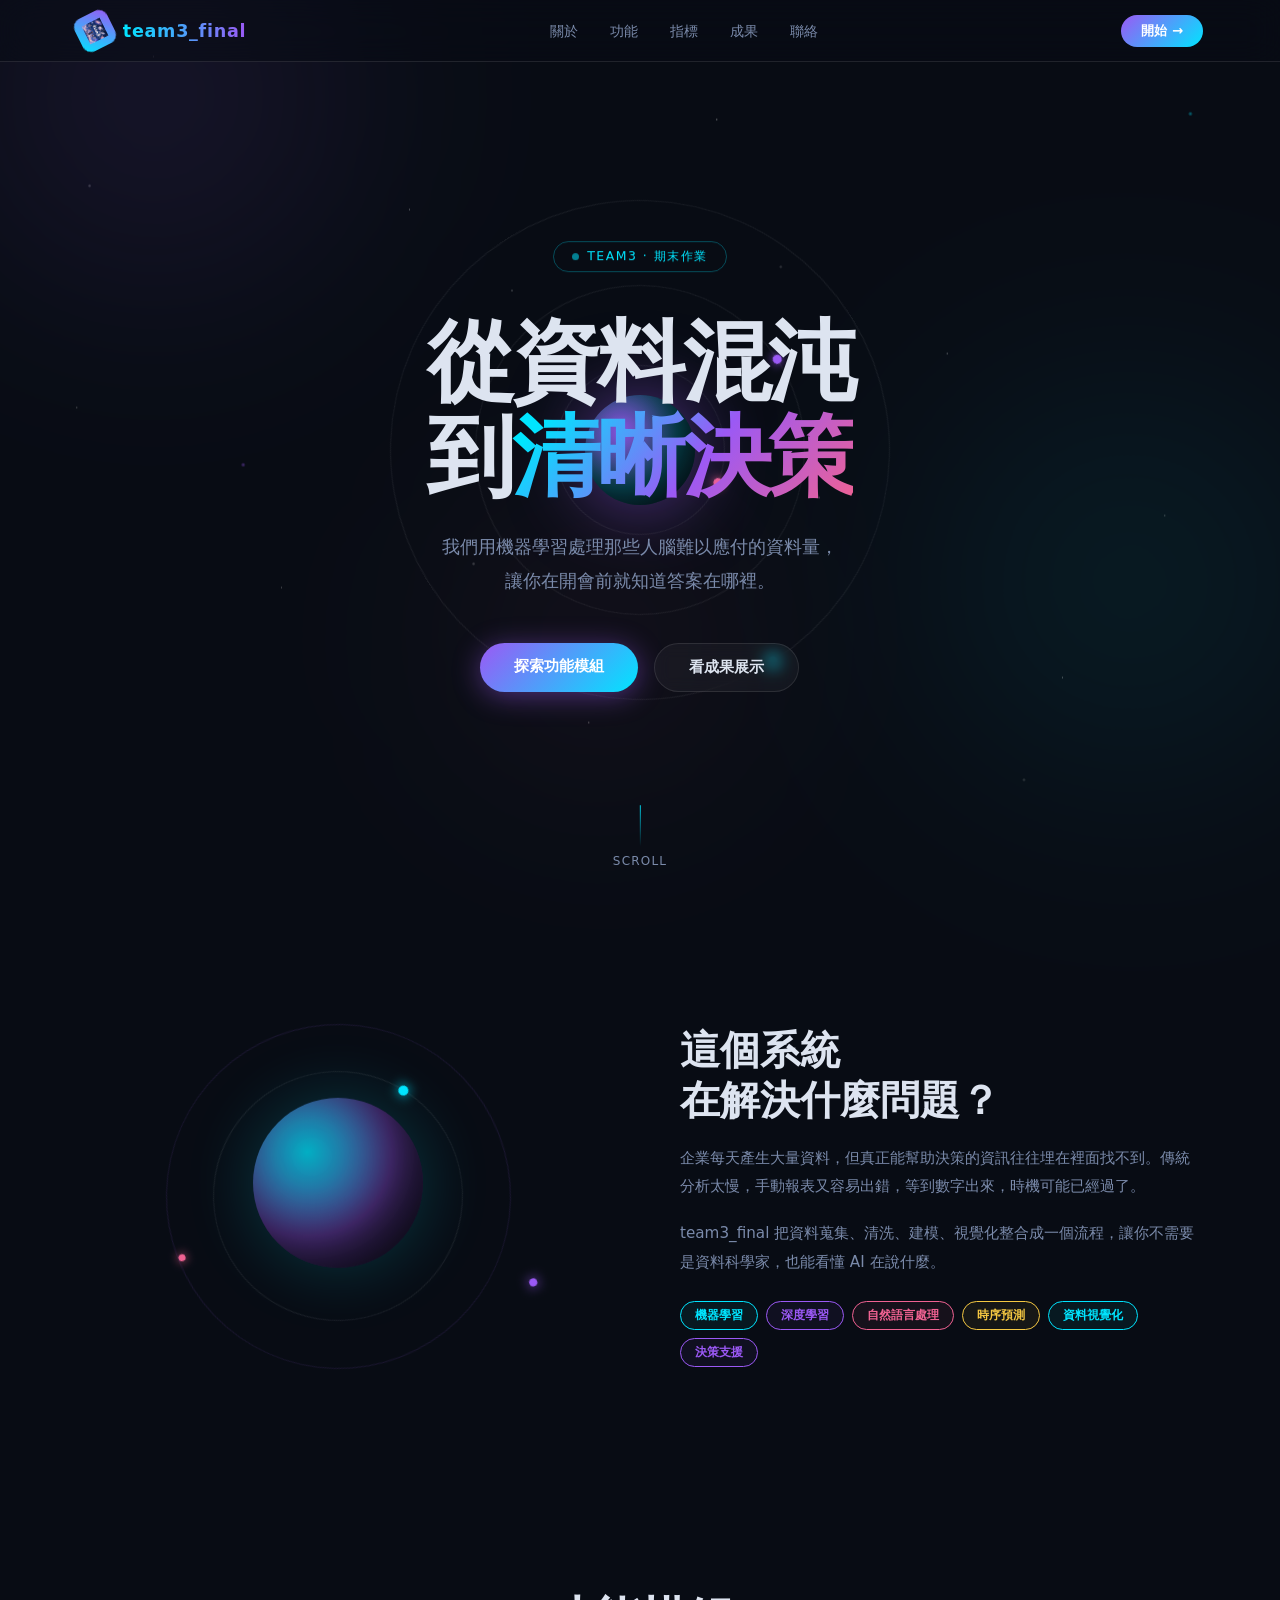
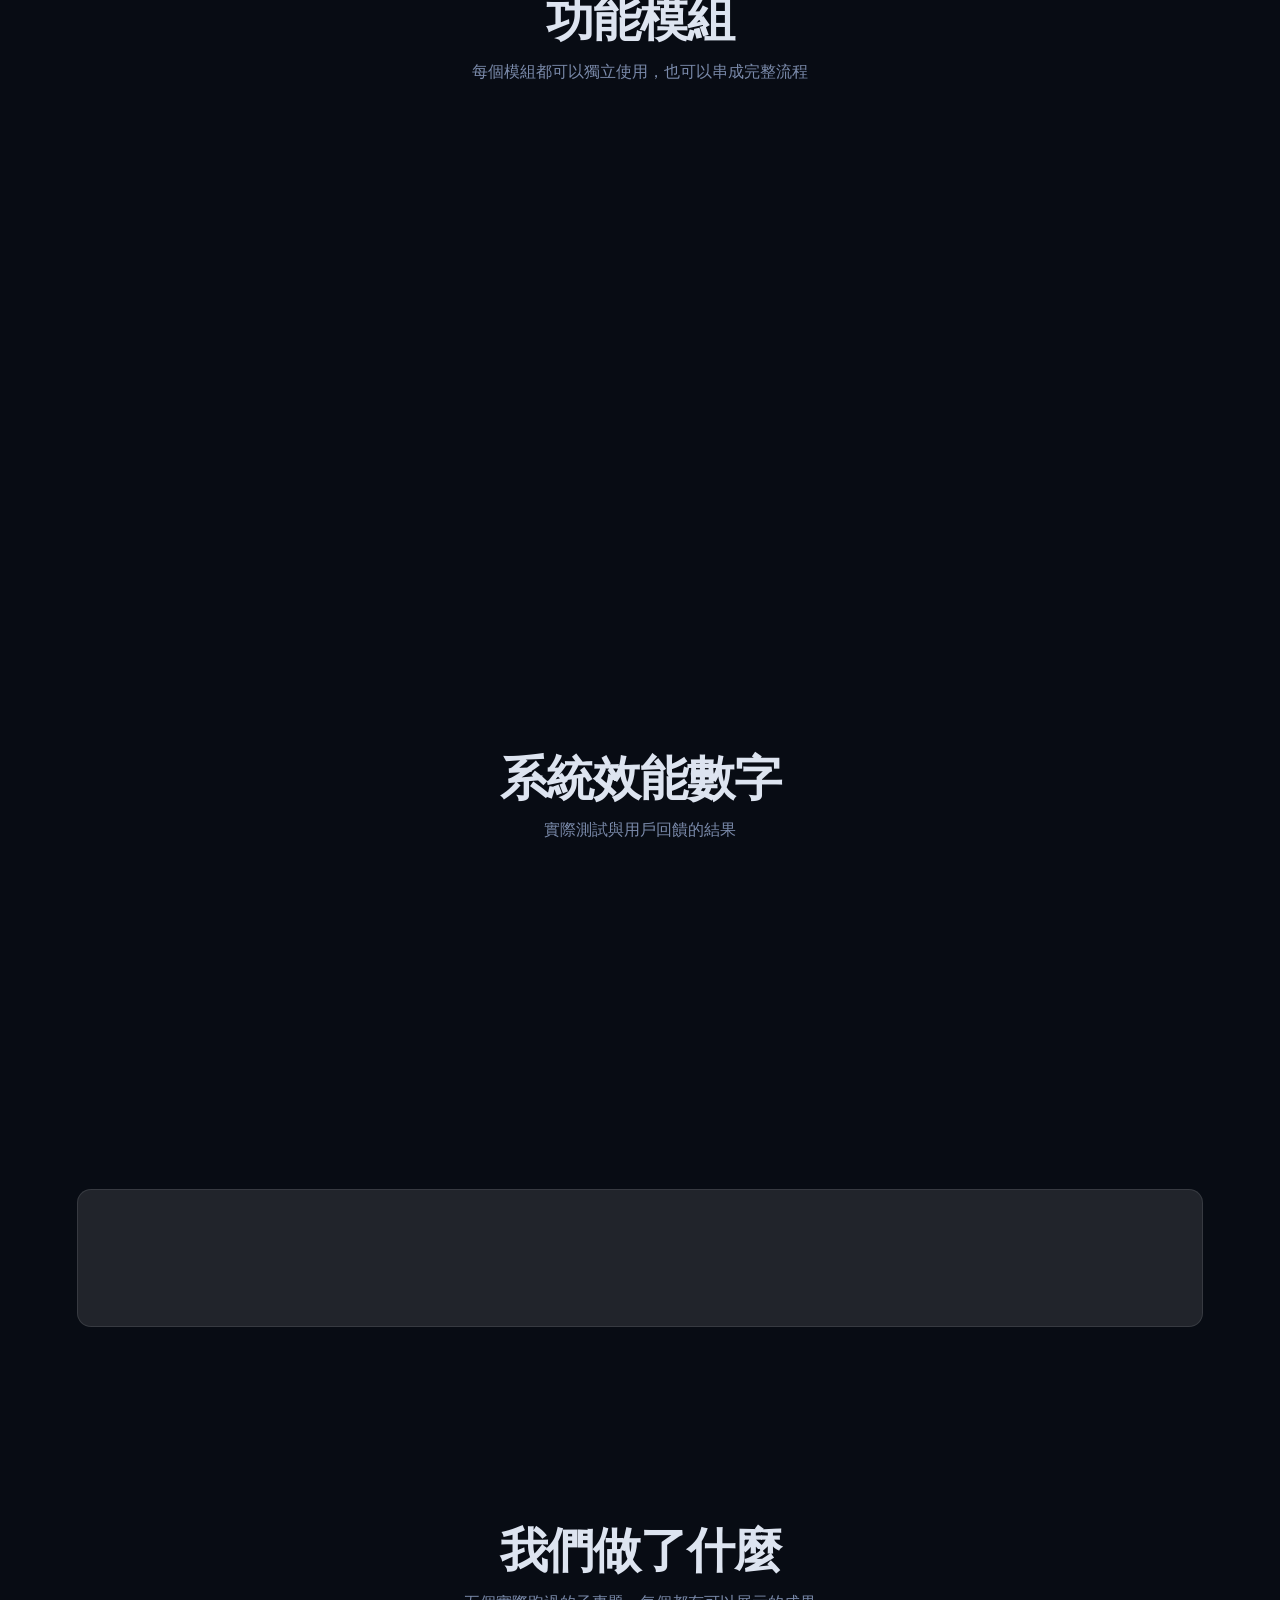
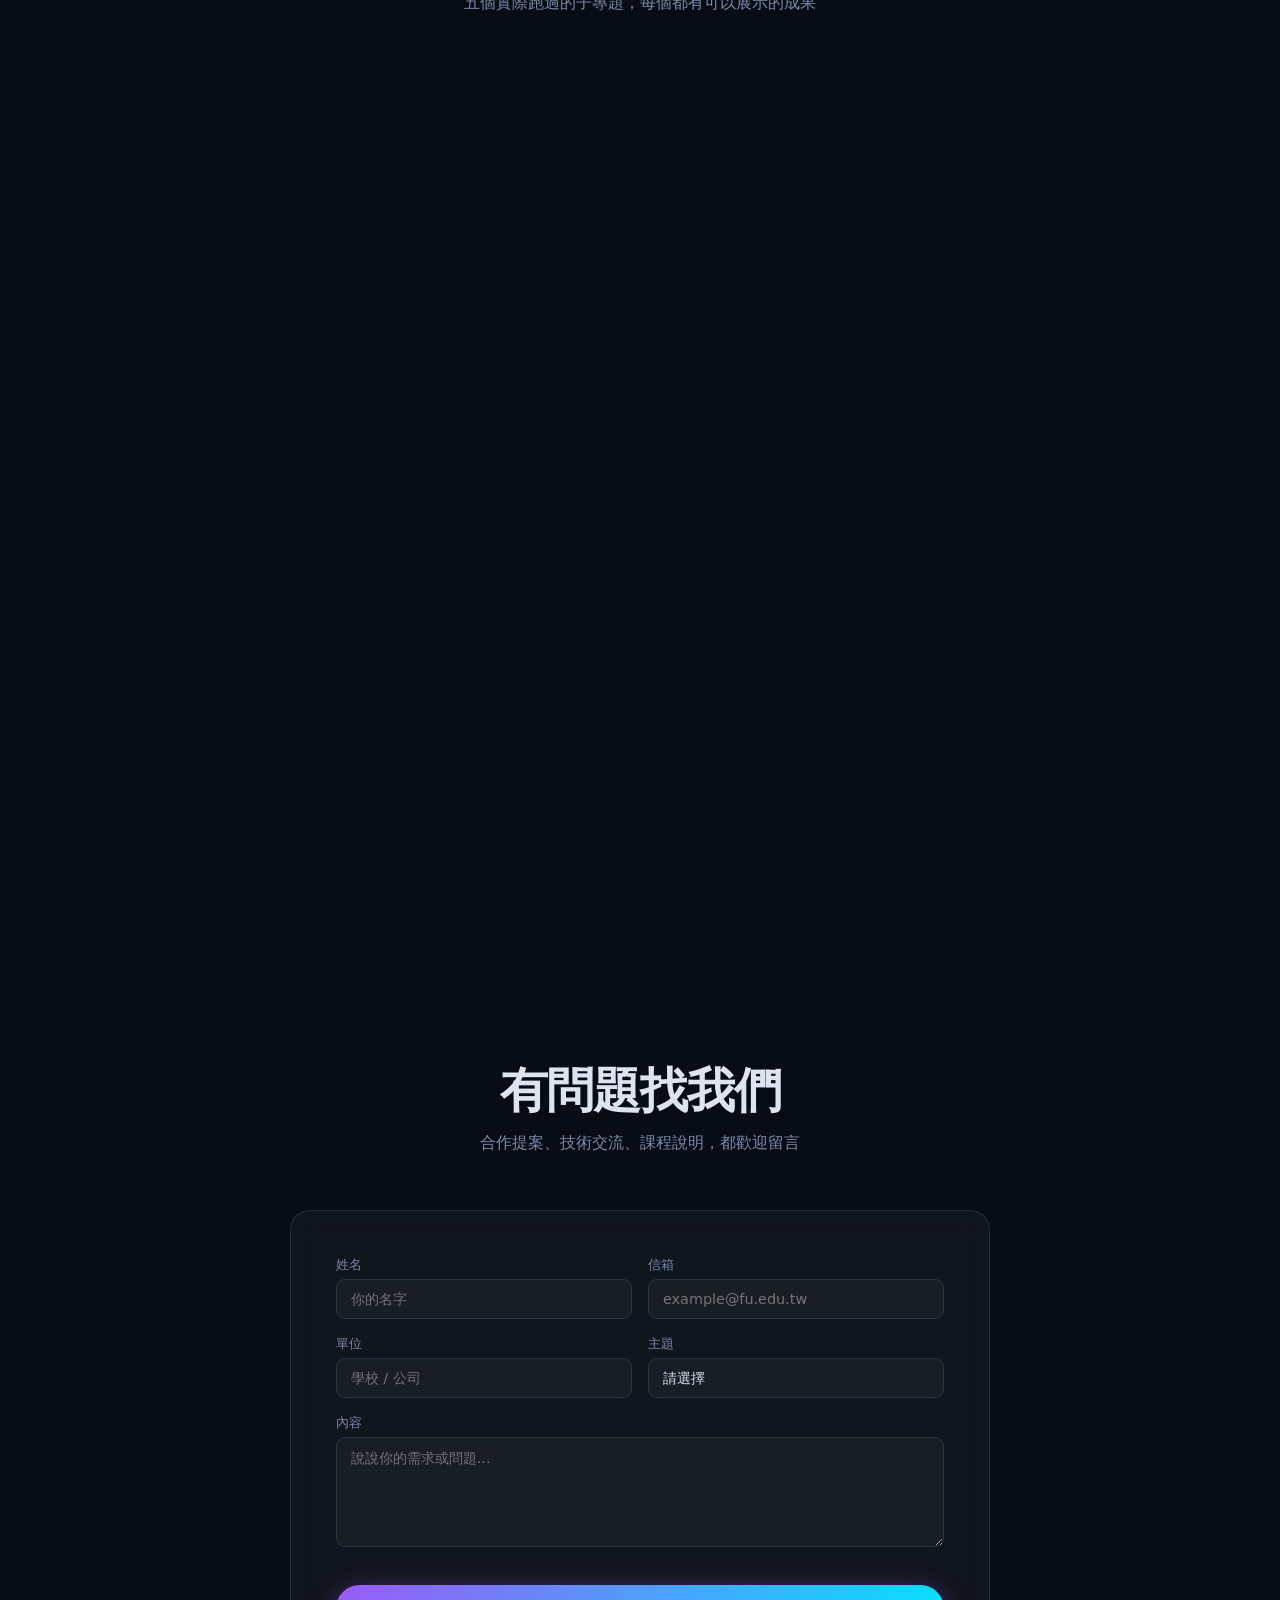
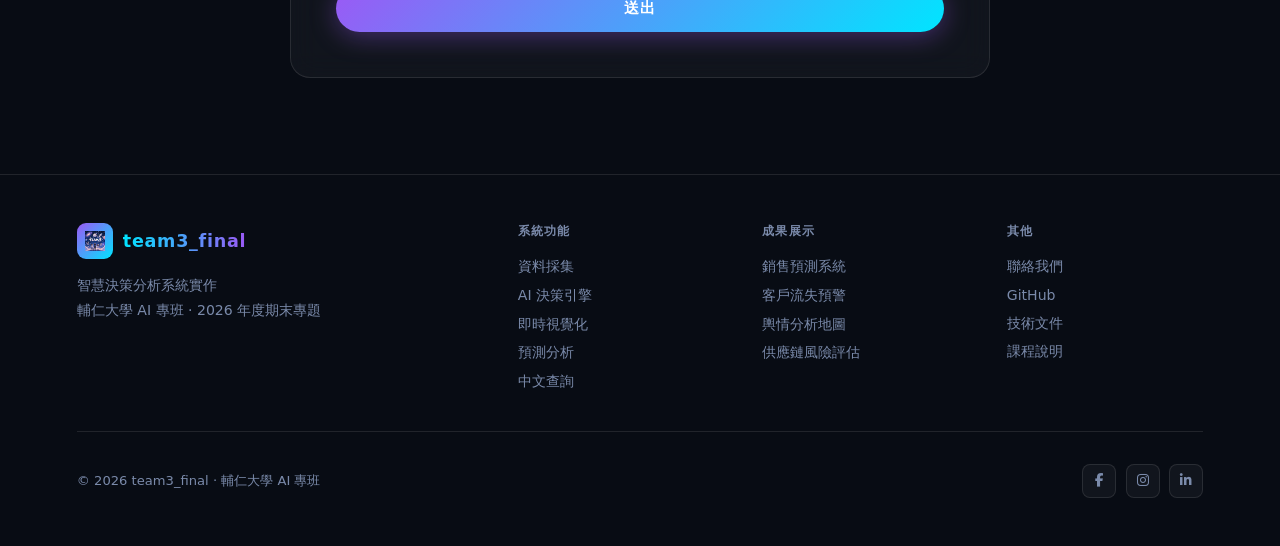
==== index.html @ 488adaf0 "init: 智慧決策分析系統實作期末專題 Co-authored-by: Cursor <cursoragent@cursor.com>" ====
<!doctype html>
<html lang="zh-TW">
  <head>
    <meta charset="UTF-8" />
    <meta http-equiv="refresh" content="0; url=team3_final.html" />
    <title>team3_final</title>
  </head>
  <body></body>
</html>
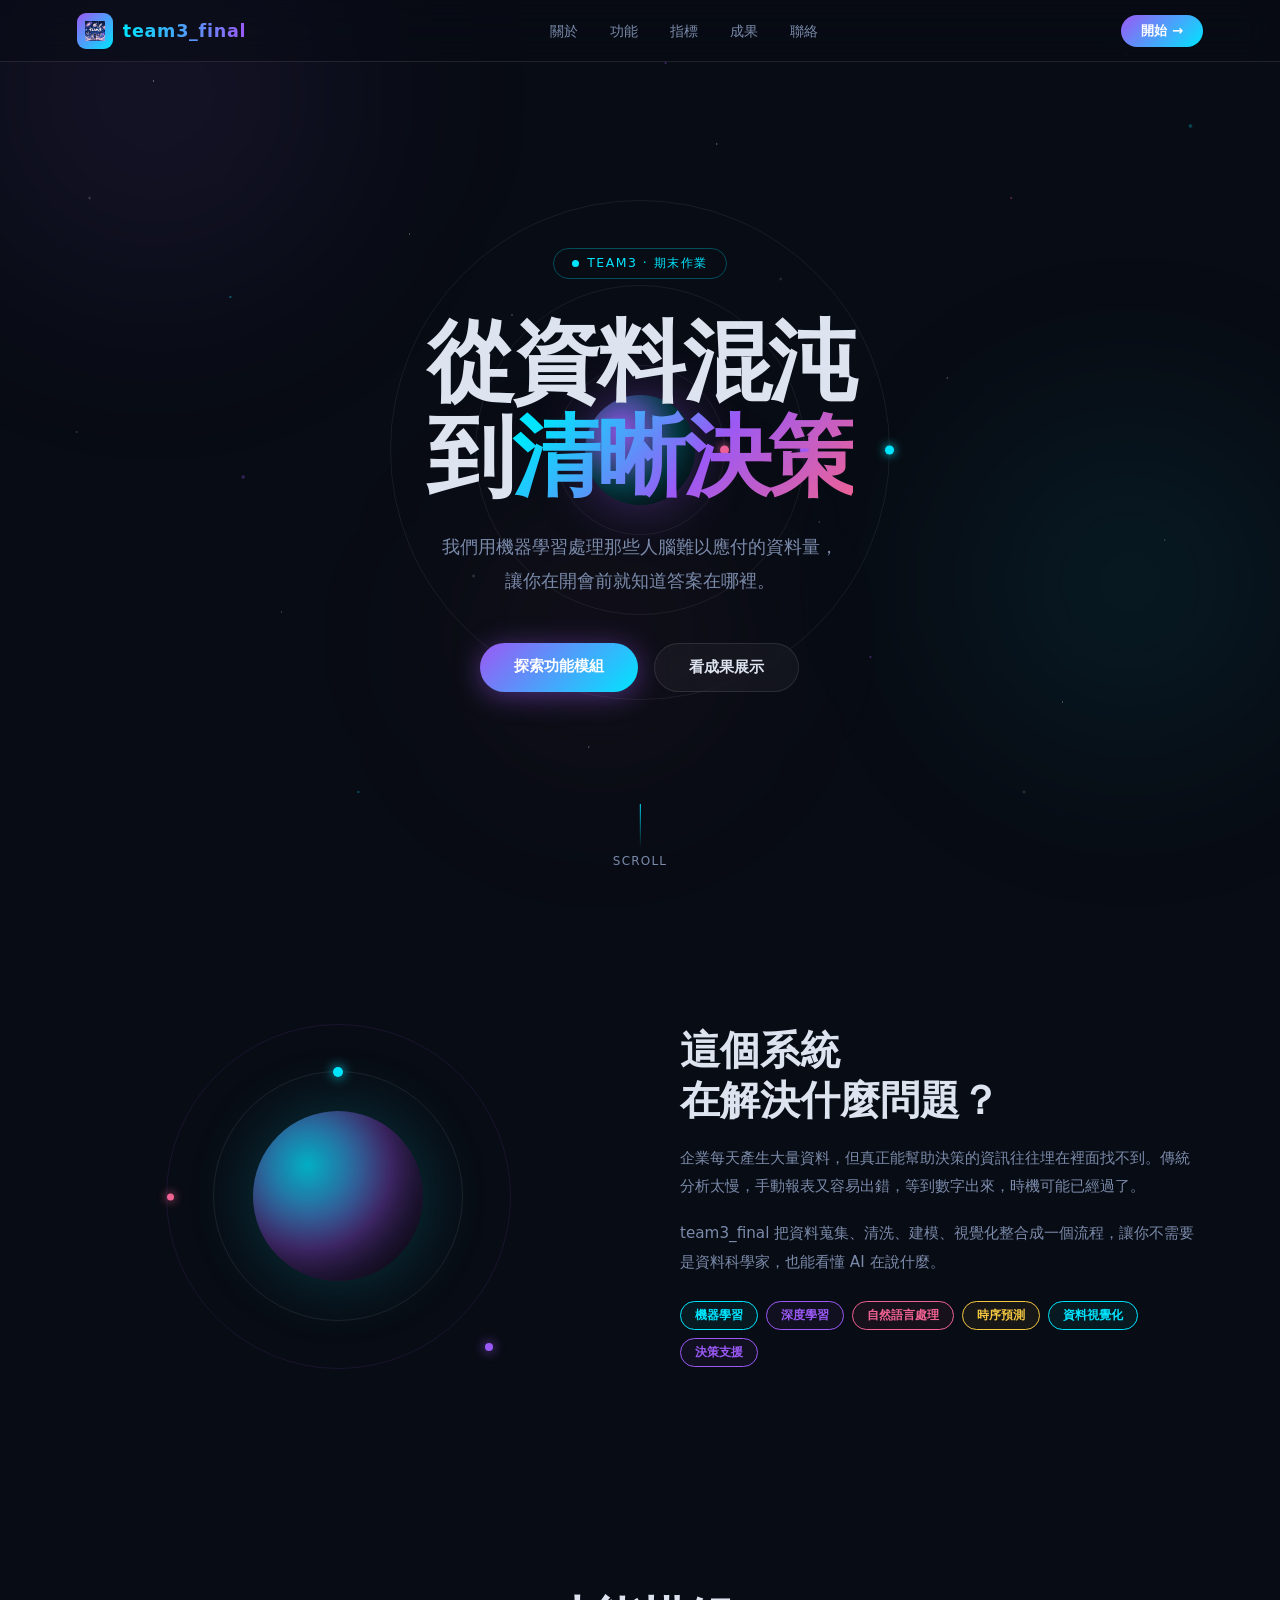
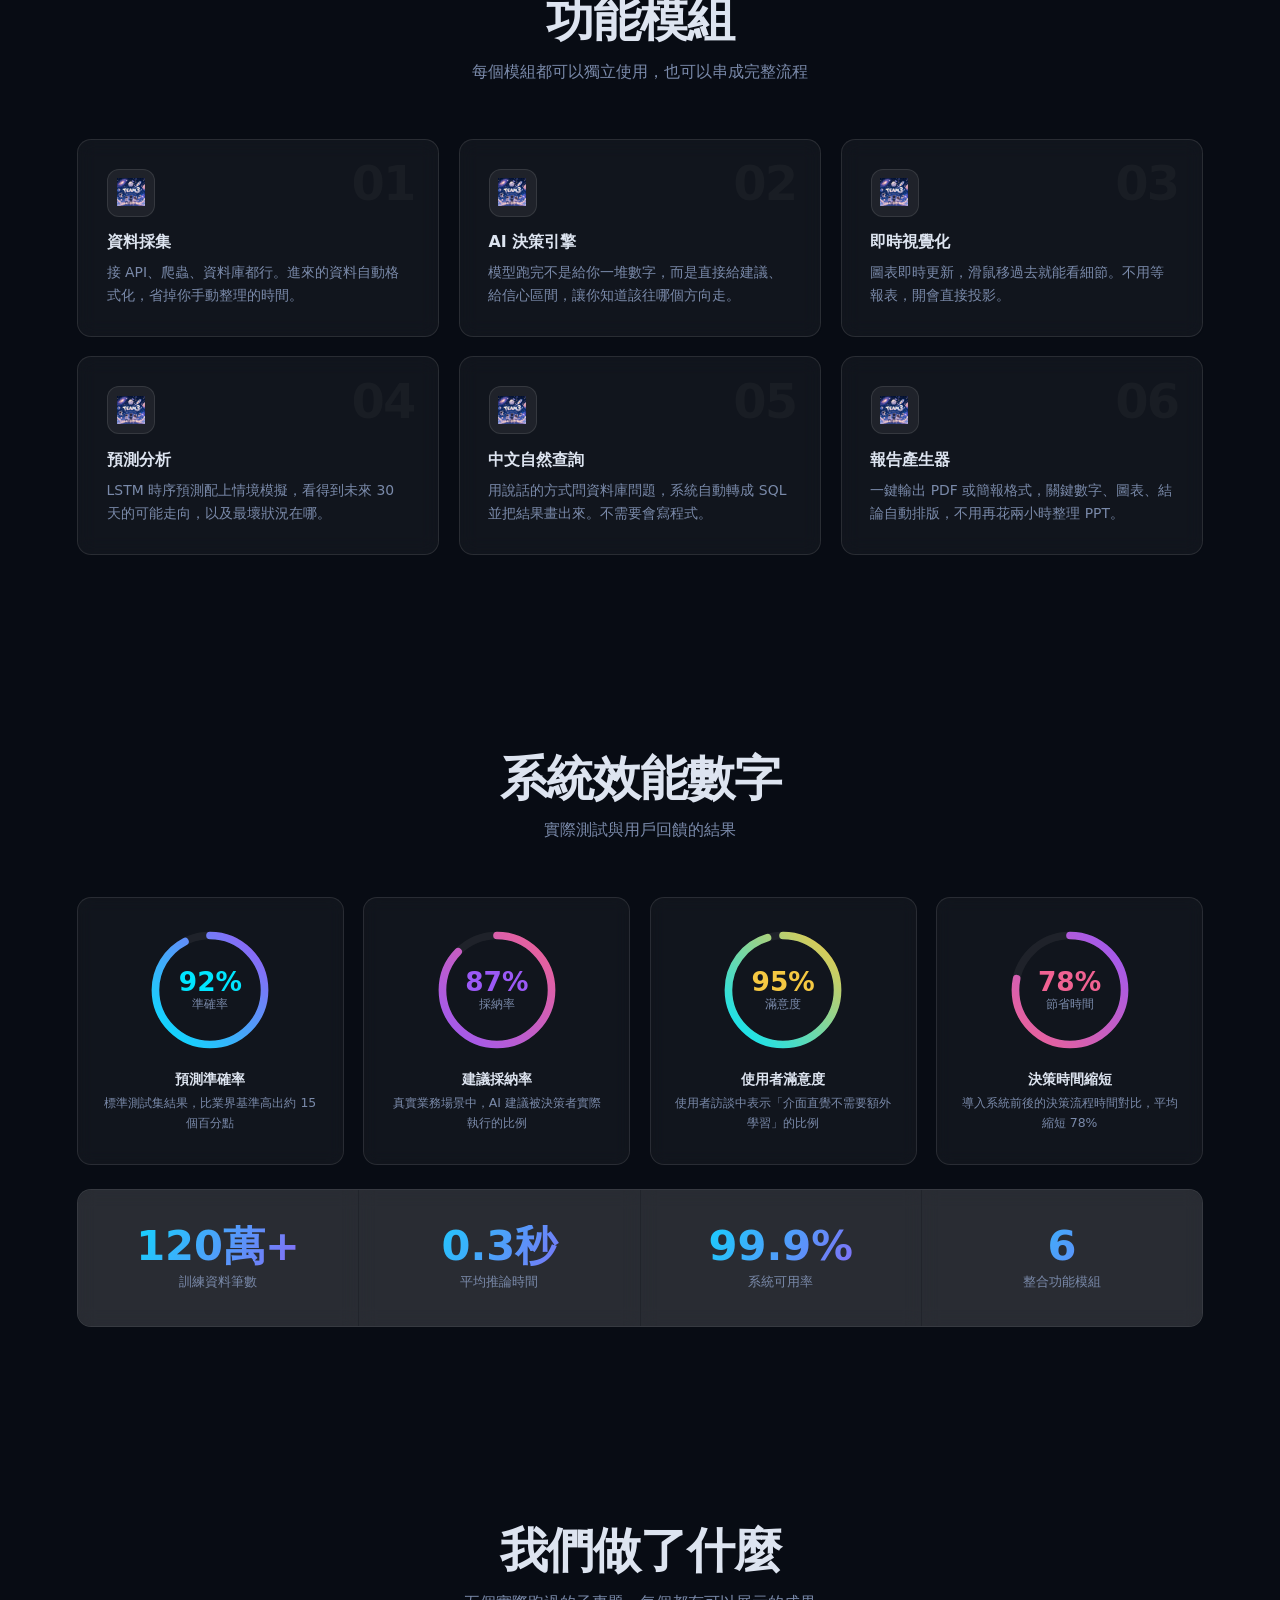
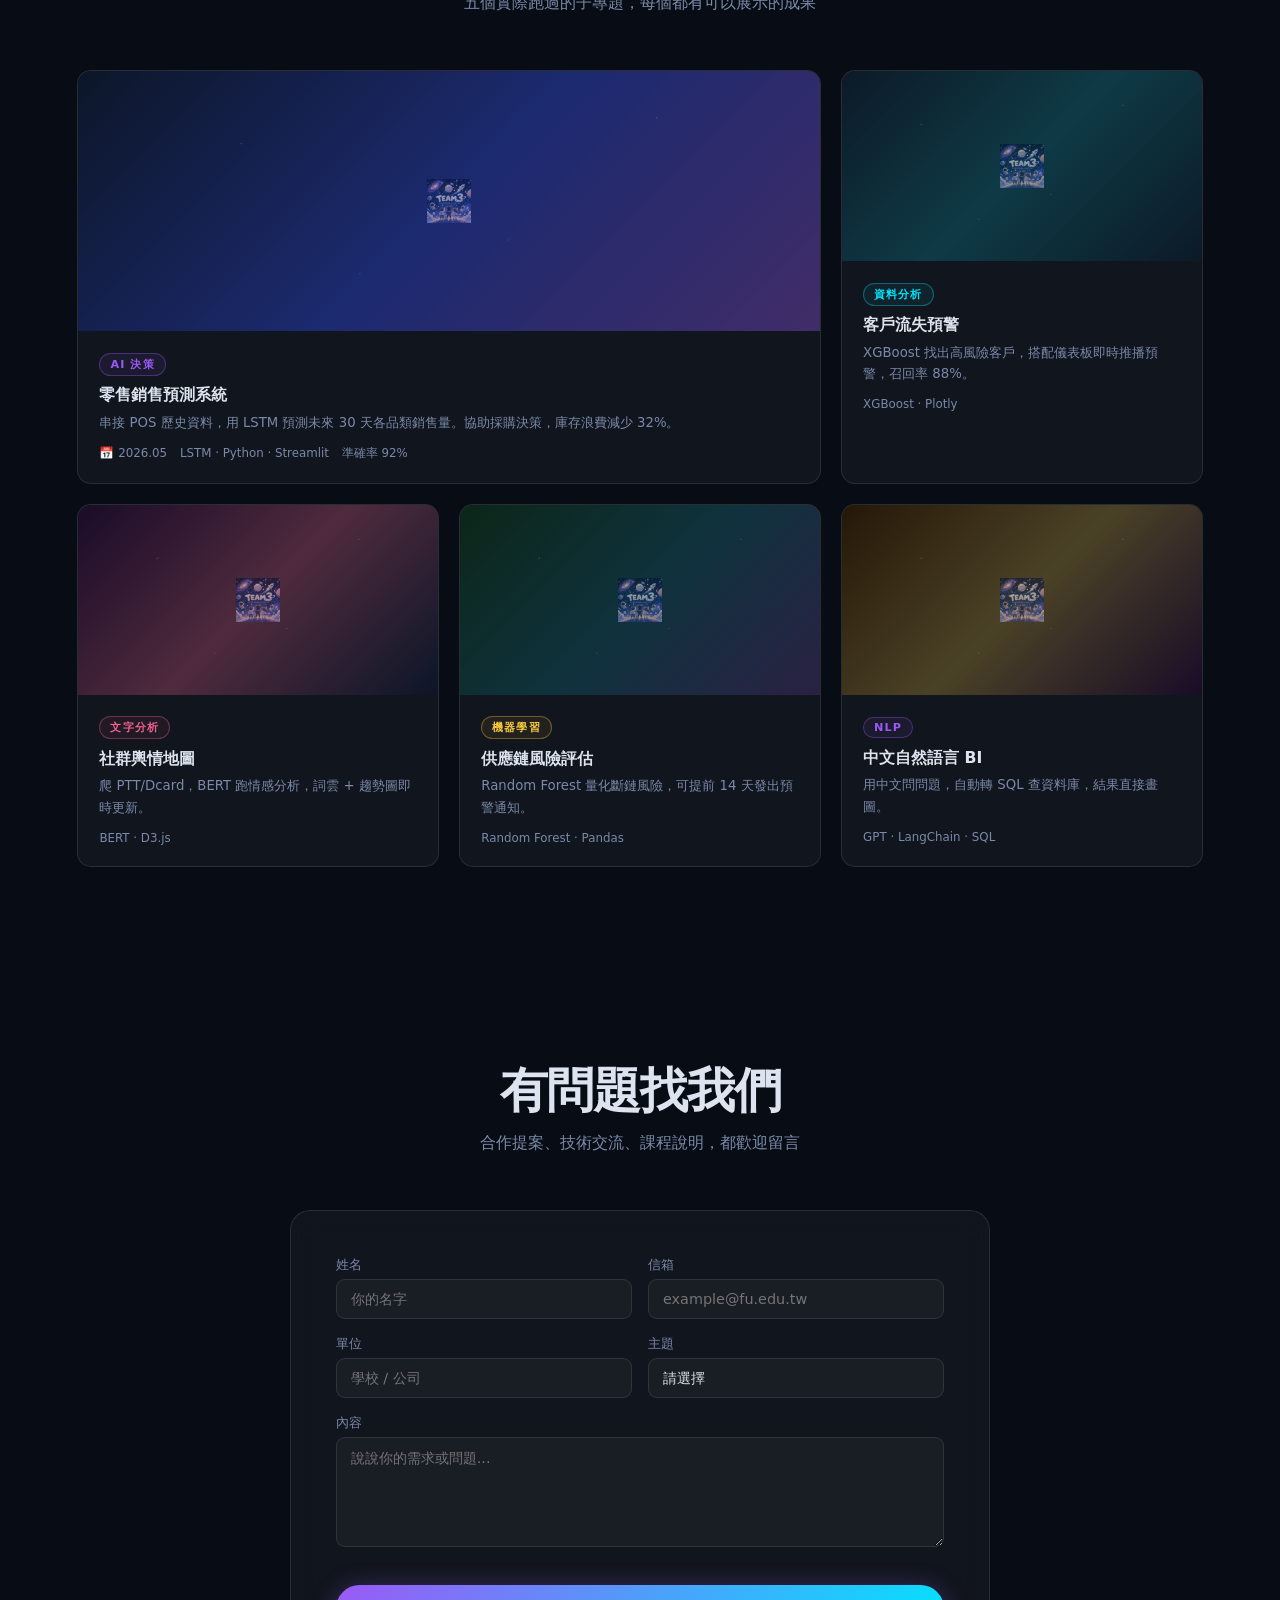
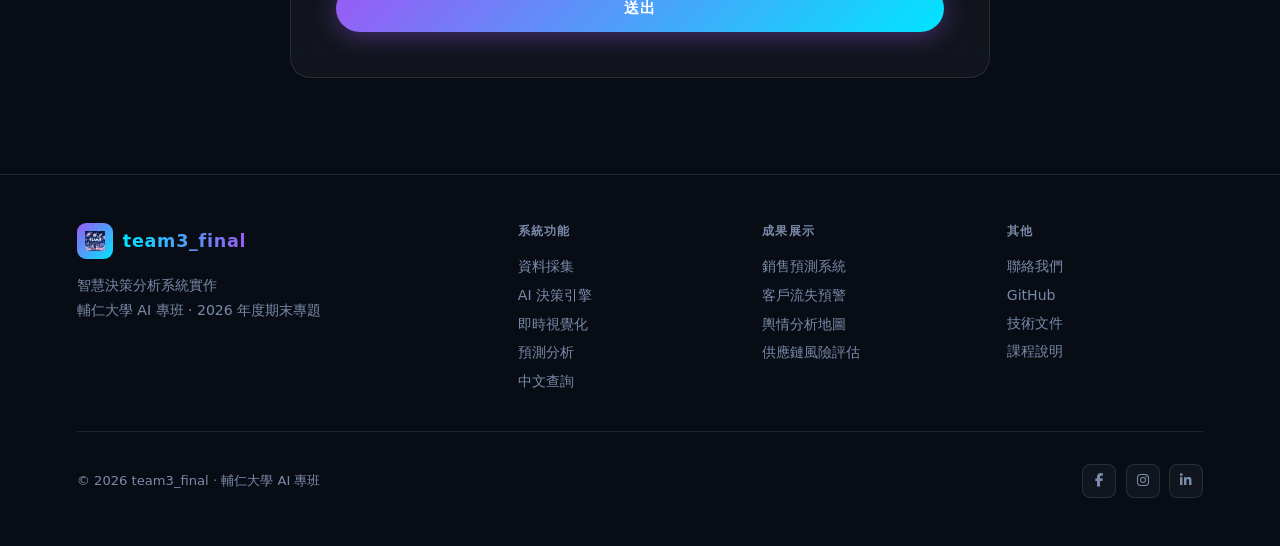
==== commit 37fd4791: "feat:更新寫法" ====
--- a/index.html
+++ b/index.html
@@ -2,8 +2,534 @@
 <html lang="zh-TW">
   <head>
     <meta charset="UTF-8" />
-    <meta http-equiv="refresh" content="0; url=team3_final.html" />
-    <title>team3_final</title>
+    <meta name="viewport" content="width=device-width, initial-scale=1.0" />
+    <title>team3_final — 智慧決策分析系統</title>
+    <link rel="stylesheet" href="style.css" />
+    <link
+      rel="stylesheet"
+      href="https://cdnjs.cloudflare.com/ajax/libs/font-awesome/6.5.0/css/all.min.css"
+    />
   </head>
-  <body></body>
+  <body>
+    <div id="stars-wrap" aria-hidden="true">
+      <div class="star-layer"></div>
+      <div class="star-layer"></div>
+      <div class="star-layer"></div>
+    </div>
+    <div class="nebula nebula-a" aria-hidden="true"></div>
+    <div class="nebula nebula-b" aria-hidden="true"></div>
+    <div class="nebula nebula-c" aria-hidden="true"></div>
+
+    <svg width="0" height="0" style="position: absolute; pointer-events: none">
+      <defs>
+        <linearGradient id="g1" x1="0%" y1="0%" x2="100%" y2="100%">
+          <stop offset="0%" stop-color="#00e5ff" />
+          <stop offset="100%" stop-color="#9b59f5" />
+        </linearGradient>
+        <linearGradient id="g2" x1="0%" y1="0%" x2="100%" y2="100%">
+          <stop offset="0%" stop-color="#9b59f5" />
+          <stop offset="100%" stop-color="#f06292" />
+        </linearGradient>
+        <linearGradient id="g3" x1="0%" y1="0%" x2="100%" y2="100%">
+          <stop offset="0%" stop-color="#00e5ff" />
+          <stop offset="100%" stop-color="#f5c842" />
+        </linearGradient>
+        <linearGradient id="g4" x1="0%" y1="0%" x2="100%" y2="100%">
+          <stop offset="0%" stop-color="#f06292" />
+          <stop offset="100%" stop-color="#9b59f5" />
+        </linearGradient>
+      </defs>
+    </svg>
+
+    <!--導航列 -->
+    <nav id="nav">
+      <a href="#hero" class="logo">
+        <div class="logo-mark">
+          <img
+            src="images/team3.png"
+            style="width: 20px; height: 20px; object-fit: contain"
+          />
+        </div>
+        <span class="logo-name">team3_final</span>
+      </a>
+      <ul class="nav-links">
+        <li><a href="#about">關於</a></li>
+        <li><a href="#features">功能</a></li>
+        <li><a href="#stats">指標</a></li>
+        <li><a href="#showcase">成果</a></li>
+        <li><a href="#contact">聯絡</a></li>
+      </ul>
+      <a href="#contact" class="nav-btn">開始 →</a>
+    </nav>
+
+    <!-- Hero 主視覺 -->
+    <section id="hero">
+      <div class="orbit-wrap" aria-hidden="true">
+        <div class="orbit"></div>
+        <div class="orbit"></div>
+        <div class="orbit"></div>
+        <div class="core-planet"></div>
+      </div>
+      <div class="hero-inner">
+        <div class="hero-eyebrow">
+          <span class="eyebrow-dot"></span>
+          team3 · 期末作業
+        </div>
+        <h1 class="hero-h1">從資料混沌<br />到<em>清晰決策</em></h1>
+        <p class="hero-p">
+          我們用機器學習處理那些人腦難以應付的資料量，<br />
+          讓你在開會前就知道答案在哪裡。
+        </p>
+        <div class="hero-actions">
+          <a href="#features" class="btn-fill">探索功能模組</a>
+          <a href="#showcase" class="btn-ghost">看成果展示</a>
+        </div>
+      </div>
+      <div class="scroll-hint" aria-hidden="true">
+        <div class="scroll-line"></div>
+        <span>scroll</span>
+      </div>
+    </section>
+
+    <!-- 關於系統 -->
+    <section id="about">
+      <div class="wrap">
+        <div class="about-layout">
+          <div class="about-visual" aria-hidden="true">
+            <div class="ring-b">
+              <div class="ring-dot rd-2"></div>
+              <div class="ring-dot rd-3"></div>
+            </div>
+            <div class="ring-a">
+              <div class="ring-dot rd-1"></div>
+            </div>
+            <div class="planet-lg"></div>
+          </div>
+          <div class="about-text">
+            <h2>這個系統<br />在解決什麼問題？</h2>
+            <p>
+              企業每天產生大量資料，但真正能幫助決策的資訊往往埋在裡面找不到。傳統分析太慢，手動報表又容易出錯，等到數字出來，時機可能已經過了。
+            </p>
+            <p>
+              team3_final
+              把資料蒐集、清洗、建模、視覺化整合成一個流程，讓你不需要是資料科學家，也能看懂
+              AI 在說什麼。
+            </p>
+            <div class="chips">
+              <span class="chip chip-c">機器學習</span>
+              <span class="chip chip-p">深度學習</span>
+              <span class="chip chip-k">自然語言處理</span>
+              <span class="chip chip-g">時序預測</span>
+              <span class="chip chip-c">資料視覺化</span>
+              <span class="chip chip-p">決策支援</span>
+            </div>
+          </div>
+        </div>
+      </div>
+    </section>
+
+    <!-- 核心功能 -->
+    <section id="features">
+      <div class="wrap">
+        <h2 class="sec-heading">功能模組</h2>
+        <p class="sec-sub">每個模組都可以獨立使用，也可以串成完整流程</p>
+        <div class="feat-grid">
+          <div class="feat-card fade-up">
+            <span class="feat-n">01</span>
+            <div class="feat-icon">
+              <img
+                src="images/team3.png"
+                style="width: 28px; height: 28px; object-fit: contain"
+              />
+            </div>
+            <h3>資料採集</h3>
+            <p>
+              接
+              API、爬蟲、資料庫都行。進來的資料自動格式化，省掉你手動整理的時間。
+            </p>
+          </div>
+          <div class="feat-card fade-up">
+            <span class="feat-n">02</span>
+            <div class="feat-icon">
+              <img
+                src="images/team3.png"
+                style="width: 28px; height: 28px; object-fit: contain"
+              />
+            </div>
+            <h3>AI 決策引擎</h3>
+            <p>
+              模型跑完不是給你一堆數字，而是直接給建議、給信心區間，讓你知道該往哪個方向走。
+            </p>
+          </div>
+          <div class="feat-card fade-up">
+            <span class="feat-n">03</span>
+            <div class="feat-icon">
+              <img
+                src="images/team3.png"
+                style="width: 28px; height: 28px; object-fit: contain"
+              />
+            </div>
+            <h3>即時視覺化</h3>
+            <p>
+              圖表即時更新，滑鼠移過去就能看細節。不用等報表，開會直接投影。
+            </p>
+          </div>
+          <div class="feat-card fade-up">
+            <span class="feat-n">04</span>
+            <div class="feat-icon">
+              <img
+                src="images/team3.png"
+                style="width: 28px; height: 28px; object-fit: contain"
+              />
+            </div>
+            <h3>預測分析</h3>
+            <p>
+              LSTM 時序預測配上情境模擬，看得到未來 30
+              天的可能走向，以及最壞狀況在哪。
+            </p>
+          </div>
+          <div class="feat-card fade-up">
+            <span class="feat-n">05</span>
+            <div class="feat-icon">
+              <img
+                src="images/team3.png"
+                style="width: 28px; height: 28px; object-fit: contain"
+              />
+            </div>
+            <h3>中文自然查詢</h3>
+            <p>
+              用說話的方式問資料庫問題，系統自動轉成 SQL
+              並把結果畫出來。不需要會寫程式。
+            </p>
+          </div>
+          <div class="feat-card fade-up">
+            <span class="feat-n">06</span>
+            <div class="feat-icon">
+              <img
+                src="images/team3.png"
+                style="width: 28px; height: 28px; object-fit: contain"
+              />
+            </div>
+            <h3>報告產生器</h3>
+            <p>
+              一鍵輸出 PDF
+              或簡報格式，關鍵數字、圖表、結論自動排版，不用再花兩小時整理 PPT。
+            </p>
+          </div>
+        </div>
+      </div>
+    </section>
+
+    <!-- 數據統計 -->
+    <section id="stats">
+      <div class="wrap">
+        <h2 class="sec-heading">系統效能數字</h2>
+        <p class="sec-sub">實際測試與用戶回饋的結果</p>
+        <div class="circle-grid">
+          <div class="c-card fade-up">
+            <div class="c-ring">
+              <svg viewBox="0 0 110 110">
+                <circle class="cr-bg" cx="55" cy="55" r="50" />
+                <circle class="cr-fill cr-fill-1" cx="55" cy="55" r="50" />
+              </svg>
+              <div class="c-label">
+                <span class="c-num" style="color: var(--cyan)">92%</span>
+                <span class="c-unit">準確率</span>
+              </div>
+            </div>
+            <div class="c-title">預測準確率</div>
+            <div class="c-desc">
+              標準測試集結果，比業界基準高出約 15 個百分點
+            </div>
+          </div>
+          <div class="c-card fade-up">
+            <div class="c-ring">
+              <svg viewBox="0 0 110 110">
+                <circle class="cr-bg" cx="55" cy="55" r="50" />
+                <circle class="cr-fill cr-fill-2" cx="55" cy="55" r="50" />
+              </svg>
+              <div class="c-label">
+                <span class="c-num" style="color: var(--purple)">87%</span>
+                <span class="c-unit">採納率</span>
+              </div>
+            </div>
+            <div class="c-title">建議採納率</div>
+            <div class="c-desc">
+              真實業務場景中，AI 建議被決策者實際執行的比例
+            </div>
+          </div>
+          <div class="c-card fade-up">
+            <div class="c-ring">
+              <svg viewBox="0 0 110 110">
+                <circle class="cr-bg" cx="55" cy="55" r="50" />
+                <circle class="cr-fill cr-fill-3" cx="55" cy="55" r="50" />
+              </svg>
+              <div class="c-label">
+                <span class="c-num" style="color: var(--gold)">95%</span>
+                <span class="c-unit">滿意度</span>
+              </div>
+            </div>
+            <div class="c-title">使用者滿意度</div>
+            <div class="c-desc">
+              使用者訪談中表示「介面直覺不需要額外學習」的比例
+            </div>
+          </div>
+          <div class="c-card fade-up">
+            <div class="c-ring">
+              <svg viewBox="0 0 110 110">
+                <circle class="cr-bg" cx="55" cy="55" r="50" />
+                <circle class="cr-fill cr-fill-4" cx="55" cy="55" r="50" />
+              </svg>
+              <div class="c-label">
+                <span class="c-num" style="color: var(--pink)">78%</span>
+                <span class="c-unit">節省時間</span>
+              </div>
+            </div>
+            <div class="c-title">決策時間縮短</div>
+            <div class="c-desc">
+              導入系統前後的決策流程時間對比，平均縮短 78%
+            </div>
+          </div>
+        </div>
+        <div class="big-row">
+          <div class="big-item fade-up">
+            <div class="big-num">120萬+</div>
+            <div class="big-label">訓練資料筆數</div>
+          </div>
+          <div class="big-item fade-up">
+            <div class="big-num">0.3秒</div>
+            <div class="big-label">平均推論時間</div>
+          </div>
+          <div class="big-item fade-up">
+            <div class="big-num">99.9%</div>
+            <div class="big-label">系統可用率</div>
+          </div>
+          <div class="big-item fade-up">
+            <div class="big-num">6</div>
+            <div class="big-label">整合功能模組</div>
+          </div>
+        </div>
+      </div>
+    </section>
+
+    <!--成果展示 -->
+    <section id="showcase">
+      <div class="wrap">
+        <h2 class="sec-heading">我們做了什麼</h2>
+        <p class="sec-sub">五個實際跑過的子專題，每個都有可以展示的成果</p>
+        <div class="show-grid">
+          <div class="show-card wide fade-up">
+            <div class="show-thumb">
+              <div class="show-bg sbg-1"></div>
+              <div class="show-thumb-dots"></div>
+              <div class="show-icon">
+                <img
+                  src="images/team3.png"
+                  style="width: 44px; height: 44px; object-fit: contain"
+                />
+              </div>
+            </div>
+            <div class="show-body">
+              <span class="show-tag st-ai">AI 決策</span>
+              <h3>零售銷售預測系統</h3>
+              <p>
+                串接 POS 歷史資料，用 LSTM 預測未來 30
+                天各品類銷售量。協助採購決策，庫存浪費減少 32%。
+              </p>
+              <div class="show-meta">
+                <span>📅 2026.05</span><span>LSTM · Python · Streamlit</span
+                ><span>準確率 92%</span>
+              </div>
+            </div>
+          </div>
+          <div class="show-card fade-up">
+            <div class="show-thumb">
+              <div class="show-bg sbg-2"></div>
+              <div class="show-thumb-dots"></div>
+              <div class="show-icon">
+                <img
+                  src="images/team3.png"
+                  style="width: 44px; height: 44px; object-fit: contain"
+                />
+              </div>
+            </div>
+            <div class="show-body">
+              <span class="show-tag st-data">資料分析</span>
+              <h3>客戶流失預警</h3>
+              <p>
+                XGBoost 找出高風險客戶，搭配儀表板即時推播預警，召回率 88%。
+              </p>
+              <div class="show-meta"><span>XGBoost · Plotly</span></div>
+            </div>
+          </div>
+          <div class="show-card fade-up">
+            <div class="show-thumb">
+              <div class="show-bg sbg-3"></div>
+              <div class="show-thumb-dots"></div>
+              <div class="show-icon">
+                <img
+                  src="images/team3.png"
+                  style="width: 44px; height: 44px; object-fit: contain"
+                />
+              </div>
+            </div>
+            <div class="show-body">
+              <span class="show-tag st-viz">文字分析</span>
+              <h3>社群輿情地圖</h3>
+              <p>爬 PTT/Dcard，BERT 跑情感分析，詞雲 + 趨勢圖即時更新。</p>
+              <div class="show-meta"><span>BERT · D3.js</span></div>
+            </div>
+          </div>
+          <div class="show-card fade-up">
+            <div class="show-thumb">
+              <div class="show-bg sbg-4"></div>
+              <div class="show-thumb-dots"></div>
+              <div class="show-icon">
+                <img
+                  src="images/team3.png"
+                  style="width: 44px; height: 44px; object-fit: contain"
+                />
+              </div>
+            </div>
+            <div class="show-body">
+              <span class="show-tag st-ml">機器學習</span>
+              <h3>供應鏈風險評估</h3>
+              <p>Random Forest 量化斷鏈風險，可提前 14 天發出預警通知。</p>
+              <div class="show-meta"><span>Random Forest · Pandas</span></div>
+            </div>
+          </div>
+          <div class="show-card fade-up">
+            <div class="show-thumb">
+              <div class="show-bg sbg-5"></div>
+              <div class="show-thumb-dots"></div>
+              <div class="show-icon">
+                <img
+                  src="images/team3.png"
+                  style="width: 44px; height: 44px; object-fit: contain"
+                />
+              </div>
+            </div>
+            <div class="show-body">
+              <span class="show-tag st-ai">NLP</span>
+              <h3>中文自然語言 BI</h3>
+              <p>用中文問問題，自動轉 SQL 查資料庫，結果直接畫圖。</p>
+              <div class="show-meta"><span>GPT · LangChain · SQL</span></div>
+            </div>
+          </div>
+        </div>
+      </div>
+    </section>
+
+    <!-- 聯絡 / 頁尾 -->
+    <section id="contact">
+      <div class="wrap">
+        <div class="contact-inner">
+          <h2 class="sec-heading">有問題找我們</h2>
+          <p class="sec-sub">合作提案、技術交流、課程說明，都歡迎留言</p>
+          <form class="contact-form">
+            <div class="form-row">
+              <div class="f-group">
+                <label for="name">姓名</label
+                ><input type="text" id="name" placeholder="你的名字" required />
+              </div>
+              <div class="f-group">
+                <label for="email">信箱</label
+                ><input
+                  type="email"
+                  id="email"
+                  placeholder="example@fu.edu.tw"
+                  required
+                />
+              </div>
+              <div class="f-group">
+                <label for="unit">單位</label
+                ><input type="text" id="unit" placeholder="學校 / 公司" />
+              </div>
+              <div class="f-group">
+                <label for="topic">主題</label>
+                <select id="topic">
+                  <option value="">請選擇</option>
+                  <option>功能詢問</option>
+                  <option>合作提案</option>
+                  <option>技術交流</option>
+                  <option>課程相關</option>
+                  <option>其他</option>
+                </select>
+              </div>
+              <div class="f-group span2">
+                <label for="msg">內容</label
+                ><textarea
+                  id="msg"
+                  placeholder="說說你的需求或問題..."
+                  required
+                ></textarea>
+              </div>
+            </div>
+            <button type="submit" class="form-btn">送出</button>
+          </form>
+        </div>
+      </div>
+    </section>
+
+    <footer>
+      <div class="footer-top">
+        <div class="ft-brand">
+          <a href="#hero" class="logo" style="text-decoration: none">
+            <div class="logo-mark" style="animation: none">
+              <img
+                src="images/team3.png"
+                style="width: 20px; height: 20px; object-fit: contain"
+              />
+            </div>
+            <span class="logo-name">team3_final</span>
+          </a>
+          <p>智慧決策分析系統實作<br />輔仁大學 AI 專班 · 2026 年度期末專題</p>
+        </div>
+        <div class="ft-col">
+          <h4>系統功能</h4>
+          <ul>
+            <li><a href="#features">資料採集</a></li>
+            <li><a href="#features">AI 決策引擎</a></li>
+            <li><a href="#features">即時視覺化</a></li>
+            <li><a href="#features">預測分析</a></li>
+            <li><a href="#features">中文查詢</a></li>
+          </ul>
+        </div>
+        <div class="ft-col">
+          <h4>成果展示</h4>
+          <ul>
+            <li><a href="#showcase">銷售預測系統</a></li>
+            <li><a href="#showcase">客戶流失預警</a></li>
+            <li><a href="#showcase">輿情分析地圖</a></li>
+            <li><a href="#showcase">供應鏈風險評估</a></li>
+          </ul>
+        </div>
+        <div class="ft-col">
+          <h4>其他</h4>
+          <ul>
+            <li><a href="#contact">聯絡我們</a></li>
+            <li><a href="#">GitHub</a></li>
+            <li><a href="#">技術文件</a></li>
+            <li><a href="#">課程說明</a></li>
+          </ul>
+        </div>
+      </div>
+      <div class="footer-bot">
+        <span>© 2026 team3_final · 輔仁大學 AI 專班</span>
+        <div class="ft-socials">
+          <a class="ft-social" href="#"
+            ><i class="fa-brands fa-facebook-f"></i
+          ></a>
+          <a class="ft-social" href="#"
+            ><i class="fa-brands fa-instagram"></i
+          ></a>
+          <a class="ft-social" href="#"
+            ><i class="fa-brands fa-linkedin-in"></i
+          ></a>
+        </div>
+      </div>
+    </footer>
+
+    <script src="main.js"></script>
+  </body>
 </html>
--- a/style.css
+++ b/style.css
@@ -0,0 +1,750 @@
+:root {
+  --bg:         #080c14;
+  --surface:    rgba(255,255,255,0.04);
+  --border:     rgba(255,255,255,0.1);
+  --cyan:       #00e5ff;
+  --purple:     #9b59f5;
+  --pink:       #f06292;
+  --gold:       #f5c842;
+  --text:       #dde4f0;
+  --muted:      #7a8aaa;
+  --radius:     14px;
+  --ease:       0.35s cubic-bezier(0.25, 0.8, 0.25, 1);
+}
+
+*, *::before, *::after { box-sizing: border-box; margin: 0; padding: 0; }
+html { scroll-behavior: smooth; }
+body { font-family: 'Segoe UI', system-ui, -apple-system, sans-serif; background: var(--bg); color: var(--text); overflow-x: hidden; }
+::-webkit-scrollbar { width: 5px; }
+::-webkit-scrollbar-track { background: #05080f; }
+::-webkit-scrollbar-thumb { background: var(--purple); border-radius: 3px; }
+
+a { color: inherit; }
+section { padding: 96px 6%; }
+.wrap { max-width: 1160px; margin: 0 auto; }
+
+.g-text {
+  background: linear-gradient(120deg, var(--cyan), var(--purple));
+  -webkit-background-clip: text;
+  -webkit-text-fill-color: transparent;
+  background-clip: text;
+}
+
+.sec-heading {
+  font-size: clamp(1.8rem, 4.5vw, 3rem);
+  font-weight: 800;
+  letter-spacing: -0.025em;
+  text-align: center;
+  margin-bottom: 0.6rem;
+}
+.sec-sub {
+  text-align: center;
+  color: var(--muted);
+  font-size: 1rem;
+  margin-bottom: 3.5rem;
+}
+
+#stars-wrap {
+  position: fixed;
+  inset: 0;
+  z-index: 0;
+  pointer-events: none;
+}
+.star-layer {
+  position: absolute;
+  inset: 0;
+  animation: drift linear infinite;
+}
+.star-layer:nth-child(1) {
+  background-image:
+    radial-gradient(1px 1px at 12%  9%,  rgba(255,255,255,0.7) 0%, transparent 100%),
+    radial-gradient(1px 1px at 32% 26%,  rgba(255,255,255,0.5) 0%, transparent 100%),
+    radial-gradient(1px 1px at 56% 16%,  rgba(255,255,255,0.6) 0%, transparent 100%),
+    radial-gradient(1px 1px at 74% 42%,  rgba(255,255,255,0.5) 0%, transparent 100%),
+    radial-gradient(1px 1px at 88%  6%,  rgba(255,255,255,0.6) 0%, transparent 100%),
+    radial-gradient(1px 1px at 22% 68%,  rgba(255,255,255,0.4) 0%, transparent 100%),
+    radial-gradient(1px 1px at 46% 83%,  rgba(255,255,255,0.5) 0%, transparent 100%),
+    radial-gradient(1px 1px at 64% 58%,  rgba(255,255,255,0.4) 0%, transparent 100%),
+    radial-gradient(1px 1px at 83% 78%,  rgba(255,255,255,0.5) 0%, transparent 100%),
+    radial-gradient(1px 1px at  6% 48%,  rgba(255,255,255,0.4) 0%, transparent 100%),
+    radial-gradient(1px 1px at 40% 35%,  rgba(255,255,255,0.5) 0%, transparent 100%),
+    radial-gradient(1px 1px at 91% 60%,  rgba(255,255,255,0.4) 0%, transparent 100%);
+  animation-duration: 65s;
+}
+.star-layer:nth-child(2) {
+  background-image:
+    radial-gradient(1.5px 1.5px at 18% 33%, rgba(0,229,255,0.6)  0%, transparent 100%),
+    radial-gradient(1.5px 1.5px at 52%  7%, rgba(155,89,245,0.5) 0%, transparent 100%),
+    radial-gradient(1.5px 1.5px at 79% 22%, rgba(240,98,146,0.5) 0%, transparent 100%),
+    radial-gradient(1.5px 1.5px at 28% 88%, rgba(0,229,255,0.5)  0%, transparent 100%),
+    radial-gradient(1.5px 1.5px at 68% 73%, rgba(155,89,245,0.5) 0%, transparent 100%),
+    radial-gradient(2px 2px at 44% 52%,   rgba(245,200,66,0.4)  0%, transparent 100%);
+  animation-duration: 95s;
+  animation-direction: reverse;
+}
+.star-layer:nth-child(3) {
+  background-image:
+    radial-gradient(2px 2px at  7% 22%, rgba(255,255,255,0.4) 0%, transparent 100%),
+    radial-gradient(2px 2px at 61% 31%, rgba(255,255,255,0.3) 0%, transparent 100%),
+    radial-gradient(2px 2px at 37% 64%, rgba(255,255,255,0.4) 0%, transparent 100%),
+    radial-gradient(2px 2px at 80% 88%, rgba(255,255,255,0.3) 0%, transparent 100%),
+    radial-gradient(2.5px 2.5px at 93% 14%, rgba(0,229,255,0.7)    0%, transparent 100%),
+    radial-gradient(2.5px 2.5px at 19% 53%, rgba(155,89,245,0.7)   0%, transparent 100%);
+  animation-duration: 130s;
+  opacity: 0.6;
+}
+@keyframes drift { from { transform: translateY(0); } to { transform: translateY(-100vh); } }
+
+.nebula {
+  position: fixed;
+  border-radius: 50%;
+  filter: blur(90px);
+  pointer-events: none;
+  z-index: 0;
+  animation: nebula-breathe 9s ease-in-out infinite alternate;
+}
+.nebula-a { width: 550px; height: 550px; top: -180px; left: -120px; background: radial-gradient(circle, rgba(155,89,245,0.13), transparent 70%); }
+.nebula-b { width: 480px; height: 480px; top: 38%; right: -90px;  background: radial-gradient(circle, rgba(0,229,255,0.10), transparent 70%); animation-delay: -4.5s; }
+.nebula-c { width: 380px; height: 380px; bottom: 8%; left: 32%;   background: radial-gradient(circle, rgba(240,98,146,0.08), transparent 70%); animation-delay: -2s; }
+@keyframes nebula-breathe { from { transform: scale(1); } to { transform: scale(1.25) rotate(12deg); } }
+
+#nav {
+  position: fixed;
+  top: 0; left: 0; right: 0;
+  z-index: 900;
+  height: 62px;
+  padding: 0 6%;
+  display: flex;
+  align-items: center;
+  justify-content: space-between;
+  background: rgba(8,12,20,0.55);
+  backdrop-filter: blur(18px);
+  -webkit-backdrop-filter: blur(18px);
+  border-bottom: 1px solid var(--border);
+  transition: background var(--ease);
+}
+#nav.scrolled { background: rgba(8,12,20,0.88); }
+
+.logo {
+  display: flex;
+  align-items: center;
+  gap: 10px;
+  text-decoration: none;
+}
+.logo-mark {
+  width: 36px; height: 36px;
+  border-radius: 9px;
+  background: linear-gradient(135deg, var(--purple), var(--cyan));
+  display: flex; align-items: center; justify-content: center;
+  font-size: 1rem;
+  animation: logo-spin 10s linear infinite;
+}
+@keyframes logo-spin { to { transform: rotate(360deg); } }
+.logo-name {
+  font-size: 1.1rem;
+  font-weight: 800;
+  letter-spacing: 0.04em;
+  background: linear-gradient(90deg, var(--cyan), var(--purple));
+  -webkit-background-clip: text;
+  -webkit-text-fill-color: transparent;
+  background-clip: text;
+}
+
+.nav-links {
+  display: flex;
+  list-style: none;
+  gap: 2rem;
+}
+.nav-links a {
+  text-decoration: none;
+  color: var(--muted);
+  font-size: 0.88rem;
+  font-weight: 500;
+  transition: color 0.25s;
+  position: relative;
+}
+.nav-links a::after {
+  content: '';
+  position: absolute;
+  bottom: -4px; left: 0;
+  width: 0; height: 1.5px;
+  background: var(--cyan);
+  transition: width 0.25s;
+}
+.nav-links a:hover { color: var(--text); }
+.nav-links a:hover::after { width: 100%; }
+
+.nav-btn {
+  padding: 7px 20px;
+  border-radius: 999px;
+  background: linear-gradient(135deg, var(--purple), var(--cyan));
+  color: #fff;
+  text-decoration: none;
+  font-size: 0.83rem;
+  font-weight: 700;
+  transition: opacity 0.2s, transform 0.2s;
+}
+.nav-btn:hover { opacity: 0.85; transform: translateY(-1px); }
+
+#hero {
+  position: relative;
+  z-index: 1;
+  min-height: 100vh;
+  display: flex;
+  align-items: center;
+  justify-content: center;
+  text-align: center;
+  padding: 120px 6% 80px;
+}
+.hero-inner { position: relative; z-index: 2; max-width: 780px; margin: 0 auto; }
+
+.hero-eyebrow {
+  display: inline-flex;
+  align-items: center;
+  gap: 8px;
+  border: 1px solid rgba(0,229,255,0.3);
+  border-radius: 999px;
+  padding: 6px 18px;
+  font-size: 0.78rem;
+  letter-spacing: 0.12em;
+  text-transform: uppercase;
+  color: var(--cyan);
+  margin-bottom: 2.2rem;
+  animation: float 3.2s ease-in-out infinite;
+}
+.eyebrow-dot {
+  width: 7px; height: 7px;
+  border-radius: 50%;
+  background: var(--cyan);
+  animation: blink 1.4s ease-in-out infinite;
+}
+@keyframes blink { 0%,100% { opacity:1; } 50% { opacity:0.15; } }
+@keyframes float { 0%,100% { transform:translateY(0); } 50% { transform:translateY(-7px); } }
+
+.hero-h1 {
+  font-size: clamp(2.6rem, 7.5vw, 5.5rem);
+  font-weight: 900;
+  line-height: 1.08;
+  letter-spacing: -0.03em;
+  margin-bottom: 1.6rem;
+}
+.hero-h1 em {
+  font-style: normal;
+  background: linear-gradient(130deg, var(--cyan) 10%, var(--purple) 55%, var(--pink) 100%);
+  -webkit-background-clip: text;
+  -webkit-text-fill-color: transparent;
+  background-clip: text;
+}
+
+.hero-p {
+  font-size: clamp(0.95rem, 2vw, 1.15rem);
+  color: var(--muted);
+  line-height: 1.85;
+  margin-bottom: 2.8rem;
+}
+
+.hero-actions {
+  display: flex;
+  gap: 1rem;
+  justify-content: center;
+  flex-wrap: wrap;
+}
+.btn-fill {
+  padding: 13px 34px;
+  border-radius: 999px;
+  background: linear-gradient(135deg, var(--purple), var(--cyan));
+  color: #fff;
+  text-decoration: none;
+  font-weight: 700;
+  font-size: 0.95rem;
+  box-shadow: 0 4px 28px rgba(155,89,245,0.45);
+  transition: transform 0.25s, box-shadow 0.25s;
+}
+.btn-fill:hover { transform: translateY(-3px); box-shadow: 0 8px 36px rgba(155,89,245,0.65); }
+.btn-ghost {
+  padding: 13px 34px;
+  border-radius: 999px;
+  border: 1px solid var(--border);
+  color: var(--text);
+  text-decoration: none;
+  font-weight: 600;
+  font-size: 0.95rem;
+  background: var(--surface);
+  backdrop-filter: blur(8px);
+  transition: border-color 0.25s, transform 0.25s, color 0.25s;
+}
+.btn-ghost:hover { border-color: var(--cyan); color: var(--cyan); transform: translateY(-3px); }
+
+.orbit-wrap {
+  position: absolute;
+  width: 680px; height: 680px;
+  top: 50%; left: 50%;
+  transform: translate(-50%,-50%);
+  pointer-events: none;
+  z-index: 1;
+}
+.orbit {
+  position: absolute;
+  inset: 0;
+  border-radius: 50%;
+  border: 1px solid rgba(255,255,255,0.07);
+  animation: spin linear infinite;
+}
+.orbit::before {
+  content: '';
+  position: absolute;
+  width: 9px; height: 9px;
+  border-radius: 50%;
+  top: 50%; right: -4.5px;
+  transform: translateY(-50%);
+}
+.orbit:nth-child(1) { inset: 90px;  animation-duration: 11s; }
+.orbit:nth-child(1)::before { background: var(--cyan);   box-shadow: 0 0 10px var(--cyan); }
+.orbit:nth-child(2) { inset: 175px; animation-duration: 19s; animation-direction: reverse; }
+.orbit:nth-child(2)::before { background: var(--purple); box-shadow: 0 0 10px var(--purple); }
+.orbit:nth-child(3) { inset: 255px; animation-duration: 28s; }
+.orbit:nth-child(3)::before { background: var(--pink);   box-shadow: 0 0 10px var(--pink); }
+@keyframes spin { to { transform: rotate(360deg); } }
+
+.core-planet {
+  position: absolute;
+  top: 50%; left: 50%;
+  transform: translate(-50%,-50%);
+  width: 110px; height: 110px;
+  border-radius: 50%;
+  background: radial-gradient(circle at 33% 33%, rgba(155,89,245,0.9), rgba(0,229,255,0.3) 55%, rgba(8,12,20,0.8));
+  box-shadow: 0 0 55px rgba(155,89,245,0.4), inset -18px -18px 36px rgba(0,0,0,0.5);
+  animation: planet-glow 6s ease-in-out infinite;
+}
+@keyframes planet-glow {
+  0%,100% { box-shadow: 0 0 55px rgba(155,89,245,0.4), inset -18px -18px 36px rgba(0,0,0,0.5); }
+  50%      { box-shadow: 0 0 90px rgba(155,89,245,0.65), inset -18px -18px 36px rgba(0,0,0,0.5); }
+}
+
+.scroll-hint {
+  position: absolute;
+  bottom: 2rem; left: 50%;
+  transform: translateX(-50%);
+  display: flex;
+  flex-direction: column;
+  align-items: center;
+  gap: 6px;
+  color: var(--muted);
+  font-size: 0.75rem;
+  letter-spacing: 0.1em;
+  text-transform: uppercase;
+  z-index: 2;
+}
+.scroll-line {
+  width: 1px; height: 44px;
+  background: linear-gradient(to bottom, var(--cyan), transparent);
+  animation: scroll-anim 2s ease-in-out infinite;
+}
+@keyframes scroll-anim { 0%,100% { opacity:1; transform:scaleY(1); } 50% { opacity:0.3; transform:scaleY(0.5); } }
+
+#about {
+  position: relative;
+  z-index: 1;
+}
+.about-layout {
+  display: grid;
+  grid-template-columns: 1fr 1fr;
+  gap: 5rem;
+  align-items: center;
+}
+.about-visual {
+  position: relative;
+  height: 400px;
+  display: flex;
+  align-items: center;
+  justify-content: center;
+}
+.planet-lg {
+  width: 170px; height: 170px;
+  border-radius: 50%;
+  background: radial-gradient(circle at 32% 32%, rgba(0,229,255,0.75), rgba(155,89,245,0.5) 52%, rgba(8,12,20,0.75));
+  box-shadow: 0 0 70px rgba(0,229,255,0.2), inset -26px -26px 50px rgba(0,0,0,0.55);
+  animation: float-planet 5.5s ease-in-out infinite;
+}
+@keyframes float-planet { 0%,100% { transform: translateY(0); } 50% { transform: translateY(-18px); } }
+
+.ring-a, .ring-b {
+  position: absolute;
+  top: 50%; left: 50%;
+  border-radius: 50%;
+  border: 1px solid rgba(255,255,255,0.08);
+}
+.ring-a { width: 250px; height: 250px; margin: -125px 0 0 -125px; animation: spin-a 20s linear infinite; }
+.ring-b { width: 345px; height: 345px; margin: -172px 0 0 -172px; border-color: rgba(155,89,245,0.12); animation: spin-a 30s linear infinite reverse; }
+@keyframes spin-a { to { transform: rotate(360deg); } }
+
+.ring-dot {
+  position: absolute;
+  border-radius: 50%;
+}
+.rd-1 { width:10px; height:10px; background:var(--cyan);   box-shadow:0 0 12px var(--cyan);   top:0; left:50%; transform:translate(-50%,-50%); }
+.rd-2 { width: 8px; height: 8px; background:var(--purple); box-shadow:0 0 12px var(--purple); bottom:5%; right:5%; }
+.rd-3 { width: 7px; height: 7px; background:var(--pink);   box-shadow:0 0 10px var(--pink);   top:50%; left:0; transform:translateY(-50%); }
+
+.about-text h2 {
+  font-size: clamp(1.7rem, 3.5vw, 2.5rem);
+  font-weight: 800;
+  line-height: 1.25;
+  margin-bottom: 1.2rem;
+}
+.about-text p {
+  color: var(--muted);
+  line-height: 1.85;
+  font-size: 0.95rem;
+  margin-bottom: 1.2rem;
+}
+.chips { display: flex; flex-wrap: wrap; gap: 0.5rem; margin-top: 1.6rem; }
+.chip {
+  padding: 5px 14px;
+  border-radius: 999px;
+  font-size: 0.78rem;
+  font-weight: 600;
+  border: 1px solid;
+}
+.chip-c { border-color:var(--cyan);   color:var(--cyan);   background:rgba(0,229,255,0.06); }
+.chip-p { border-color:var(--purple); color:var(--purple); background:rgba(155,89,245,0.06); }
+.chip-k { border-color:var(--pink);   color:var(--pink);   background:rgba(240,98,146,0.06); }
+.chip-g { border-color:var(--gold);   color:var(--gold);   background:rgba(245,200,66,0.06); }
+
+#features { position: relative; z-index: 1; }
+
+.feat-grid {
+  display: grid;
+  grid-template-columns: repeat(3, 1fr);
+  gap: 1.2rem;
+}
+.feat-card {
+  background: var(--surface);
+  border: 1px solid var(--border);
+  border-radius: var(--radius);
+  padding: 1.8rem;
+  backdrop-filter: blur(10px);
+  transition: transform var(--ease), border-color var(--ease);
+  position: relative;
+  overflow: hidden;
+  cursor: default;
+}
+.feat-card:hover { transform: translateY(-7px); }
+.feat-card:nth-child(odd):hover  { border-color: rgba(155,89,245,0.4); }
+.feat-card:nth-child(even):hover { border-color: rgba(0,229,255,0.4); }
+
+.feat-n {
+  position: absolute;
+  top: 1.2rem; right: 1.5rem;
+  font-size: 3rem;
+  font-weight: 900;
+  color: rgba(255,255,255,0.035);
+  line-height: 1;
+  letter-spacing: -0.04em;
+}
+.feat-icon {
+  width: 48px; height: 48px;
+  border-radius: 12px;
+  display: flex; align-items: center; justify-content: center;
+  font-size: 1.4rem;
+  margin-bottom: 1rem;
+  background: rgba(255,255,255,0.06);
+  border: 1px solid var(--border);
+}
+.feat-card h3 { font-size: 1rem; font-weight: 700; margin-bottom: 0.5rem; }
+.feat-card p  { color: var(--muted); font-size: 0.87rem; line-height: 1.65; }
+
+#stats { position: relative; z-index: 1; }
+
+.circle-grid {
+  display: grid;
+  grid-template-columns: repeat(4, 1fr);
+  gap: 1.2rem;
+  margin-bottom: 1.5rem;
+}
+.c-card {
+  background: var(--surface);
+  border: 1px solid var(--border);
+  border-radius: var(--radius);
+  padding: 2rem 1.5rem;
+  text-align: center;
+  backdrop-filter: blur(8px);
+  transition: transform var(--ease);
+}
+.c-card:hover { transform: translateY(-5px); }
+
+.c-ring {
+  position: relative;
+  width: 120px; height: 120px;
+  margin: 0 auto 1.2rem;
+}
+.c-ring svg { width: 100%; height: 100%; transform: rotate(-90deg); }
+.cr-bg   { fill: none; stroke: rgba(255,255,255,0.06); stroke-width: 7; }
+.cr-fill {
+  fill: none;
+  stroke-width: 7;
+  stroke-linecap: round;
+  stroke-dasharray: 315;
+  transition: stroke-dashoffset 1.6s cubic-bezier(0.4,0,0.2,1);
+}
+.cr-fill-1 { stroke: url(#g1); }
+.cr-fill-2 { stroke: url(#g2); }
+.cr-fill-3 { stroke: url(#g3); }
+.cr-fill-4 { stroke: url(#g4); }
+
+.c-label {
+  position: absolute;
+  inset: 0;
+  display: flex; flex-direction: column;
+  align-items: center; justify-content: center;
+}
+.c-num  { font-size: 1.65rem; font-weight: 900; line-height: 1; }
+.c-unit { font-size: 0.72rem; color: var(--muted); margin-top: 2px; }
+.c-title { font-size: 0.88rem; font-weight: 700; }
+.c-desc  { font-size: 0.78rem; color: var(--muted); margin-top: 0.3rem; line-height: 1.55; }
+
+.big-row {
+  display: grid;
+  grid-template-columns: repeat(4, 1fr);
+  gap: 1px;
+  background: var(--border);
+  border: 1px solid var(--border);
+  border-radius: var(--radius);
+  overflow: hidden;
+}
+.big-item {
+  background: var(--surface);
+  backdrop-filter: blur(8px);
+  padding: 2.2rem 1.5rem;
+  text-align: center;
+  transition: background 0.25s;
+}
+.big-item:hover { background: rgba(255,255,255,0.07); }
+.big-num {
+  font-size: 2.6rem;
+  font-weight: 900;
+  line-height: 1;
+  background: linear-gradient(120deg, var(--cyan), var(--purple));
+  -webkit-background-clip: text;
+  -webkit-text-fill-color: transparent;
+  background-clip: text;
+}
+.big-label { font-size: 0.82rem; color: var(--muted); margin-top: 0.4rem; }
+
+#showcase { position: relative; z-index: 1; }
+
+.show-grid {
+  display: grid;
+  grid-template-columns: repeat(3, 1fr);
+  gap: 1.2rem;
+}
+.show-card {
+  background: var(--surface);
+  border: 1px solid var(--border);
+  border-radius: var(--radius);
+  overflow: hidden;
+  transition: transform var(--ease), border-color var(--ease);
+  cursor: pointer;
+}
+.show-card:hover { transform: translateY(-6px); border-color: rgba(255,255,255,0.2); }
+.show-card.wide { grid-column: span 2; }
+
+.show-thumb {
+  height: 190px;
+  position: relative;
+  overflow: hidden;
+}
+.show-card.wide .show-thumb { height: 260px; }
+
+.show-bg {
+  position: absolute; inset: 0;
+  transition: transform 0.55s;
+}
+.show-card:hover .show-bg { transform: scale(1.07); }
+.sbg-1 { background: linear-gradient(135deg, #0c1628, #1c2a70, rgba(155,89,245,0.35)); }
+.sbg-2 { background: linear-gradient(135deg, #0d1a28, rgba(0,229,255,0.18), #0d1a28); }
+.sbg-3 { background: linear-gradient(135deg, #1a0c28, rgba(240,98,146,0.28), #0c1628); }
+.sbg-4 { background: linear-gradient(135deg, #0c2618, rgba(0,229,255,0.14), rgba(155,89,245,0.18)); }
+.sbg-5 { background: linear-gradient(135deg, #261808, rgba(245,200,66,0.25), #1a0c28); }
+
+.show-thumb-dots {
+  position: absolute; inset: 0;
+  background-image:
+    radial-gradient(1px 1px at 22% 28%, rgba(255,255,255,0.25) 0%, transparent 100%),
+    radial-gradient(1px 1px at 58% 65%, rgba(255,255,255,0.18) 0%, transparent 100%),
+    radial-gradient(1px 1px at 78% 18%, rgba(255,255,255,0.22) 0%, transparent 100%),
+    radial-gradient(1px 1px at 38% 78%, rgba(255,255,255,0.18) 0%, transparent 100%);
+}
+.show-icon {
+  position: absolute; inset: 0;
+  display: flex; align-items: center; justify-content: center;
+  font-size: 3.2rem;
+  opacity: 0.55;
+  transition: opacity 0.3s, transform 0.3s;
+}
+.show-card.wide .show-icon { font-size: 4.5rem; }
+.show-card:hover .show-icon { opacity: 0.9; transform: scale(1.08); }
+
+.show-body { padding: 1.35rem; }
+.show-tag {
+  display: inline-block;
+  font-size: 0.7rem;
+  letter-spacing: 0.1em;
+  text-transform: uppercase;
+  font-weight: 600;
+  padding: 3px 10px;
+  border-radius: 999px;
+  margin-bottom: 0.6rem;
+  border: 1px solid;
+}
+.st-ai   { color:var(--purple); border-color:rgba(155,89,245,0.35); background:rgba(155,89,245,0.08); }
+.st-data { color:var(--cyan);   border-color:rgba(0,229,255,0.35);  background:rgba(0,229,255,0.07); }
+.st-viz  { color:var(--pink);   border-color:rgba(240,98,146,0.35); background:rgba(240,98,146,0.07); }
+.st-ml   { color:var(--gold);   border-color:rgba(245,200,66,0.35); background:rgba(245,200,66,0.07); }
+
+.show-body h3 { font-size: 0.98rem; font-weight: 700; margin-bottom: 0.35rem; }
+.show-body p  { font-size: 0.83rem; color: var(--muted); line-height: 1.6; }
+.show-meta    { display: flex; gap: 0.8rem; margin-top: 0.8rem; font-size: 0.74rem; color: var(--muted); flex-wrap: wrap; }
+
+#contact { position: relative; z-index: 1; }
+
+.contact-inner { max-width: 700px; margin: 0 auto; text-align: center; }
+.contact-form {
+  background: var(--surface);
+  border: 1px solid var(--border);
+  border-radius: 20px;
+  padding: 2.8rem;
+  backdrop-filter: blur(14px);
+  -webkit-backdrop-filter: blur(14px);
+  margin-top: 2.8rem;
+  text-align: left;
+}
+.form-row { display: grid; grid-template-columns: 1fr 1fr; gap: 1rem; margin-bottom: 1rem; }
+.f-group { display: flex; flex-direction: column; gap: 5px; }
+.f-group.span2 { grid-column: span 2; }
+.f-group label { font-size: 0.82rem; color: var(--muted); font-weight: 500; }
+.f-group input,
+.f-group textarea,
+.f-group select {
+  background: rgba(255,255,255,0.035);
+  border: 1px solid var(--border);
+  border-radius: 9px;
+  padding: 11px 14px;
+  color: var(--text);
+  font-family: inherit;
+  font-size: 0.9rem;
+  outline: none;
+  transition: border-color 0.25s, box-shadow 0.25s;
+  -webkit-appearance: none;
+}
+.f-group input:focus,
+.f-group textarea:focus,
+.f-group select:focus {
+  border-color: var(--purple);
+  box-shadow: 0 0 0 3px rgba(155,89,245,0.12);
+}
+.f-group textarea { resize: vertical; min-height: 110px; }
+.f-group select option { background: #0c1120; }
+
+.form-btn {
+  width: 100%;
+  margin-top: 1.4rem;
+  padding: 13px;
+  border-radius: 999px;
+  background: linear-gradient(135deg, var(--purple), var(--cyan));
+  color: #fff;
+  font-weight: 700;
+  font-size: 0.95rem;
+  border: none;
+  cursor: pointer;
+  letter-spacing: 0.04em;
+  box-shadow: 0 4px 26px rgba(155,89,245,0.38);
+  transition: transform 0.25s, box-shadow 0.25s;
+}
+.form-btn:hover {
+  transform: translateY(-2px);
+  box-shadow: 0 7px 36px rgba(155,89,245,0.6);
+}
+.form-btn:disabled { opacity: 0.7; cursor: default; transform: none; }
+
+footer {
+  position: relative;
+  z-index: 1;
+  border-top: 1px solid var(--border);
+  padding: 3rem 6%;
+}
+.footer-top {
+  max-width: 1160px;
+  margin: 0 auto;
+  display: grid;
+  grid-template-columns: 2fr 1fr 1fr 1fr;
+  gap: 3rem;
+  padding-bottom: 2.5rem;
+  border-bottom: 1px solid var(--border);
+}
+.ft-brand p { color: var(--muted); font-size: 0.88rem; line-height: 1.75; margin-top: 0.9rem; }
+.ft-col h4 {
+  font-size: 0.78rem;
+  font-weight: 700;
+  letter-spacing: 0.1em;
+  text-transform: uppercase;
+  color: var(--muted);
+  margin-bottom: 1rem;
+}
+.ft-col ul { list-style: none; display: flex; flex-direction: column; gap: 0.55rem; }
+.ft-col a { text-decoration: none; color: var(--muted); font-size: 0.88rem; transition: color 0.22s; }
+.ft-col a:hover { color: var(--text); }
+
+.footer-bot {
+  max-width: 1160px;
+  margin: 2rem auto 0;
+  display: flex;
+  justify-content: space-between;
+  align-items: center;
+  color: var(--muted);
+  font-size: 0.82rem;
+}
+.ft-socials { display: flex; gap: 0.6rem; }
+.ft-social {
+  width: 34px; height: 34px;
+  border-radius: 8px;
+  background: var(--surface);
+  border: 1px solid var(--border);
+  display: flex; align-items: center; justify-content: center;
+  text-decoration: none;
+  font-size: 0.85rem;
+  color: var(--muted);
+  transition: border-color 0.22s, color 0.22s, transform 0.22s;
+}
+.ft-social:hover { border-color: var(--cyan); color: var(--cyan); transform: translateY(-2px); }
+
+.fade-up {
+  opacity: 0;
+  transform: translateY(26px);
+  transition: opacity 0.55s ease, transform 0.55s ease;
+}
+.fade-up.visible { opacity: 1; transform: translateY(0); }
+
+@media (max-width: 960px) {
+  .about-layout { grid-template-columns: 1fr; }
+  .about-visual { height: 280px; order: -1; }
+  .feat-grid { grid-template-columns: repeat(2, 1fr); }
+  .circle-grid { grid-template-columns: repeat(2, 1fr); }
+  .big-row { grid-template-columns: repeat(2, 1fr); }
+  .show-grid { grid-template-columns: 1fr 1fr; }
+  .show-card.wide { grid-column: span 2; }
+  .footer-top { grid-template-columns: 1fr 1fr; }
+}
+@media (max-width: 640px) {
+  .nav-links { display: none; }
+  section { padding: 72px 4%; }
+  .feat-grid { grid-template-columns: 1fr; }
+  .circle-grid { grid-template-columns: 1fr 1fr; }
+  .show-grid { grid-template-columns: 1fr; }
+  .show-card.wide { grid-column: span 1; }
+  .form-row { grid-template-columns: 1fr; }
+  .f-group.span2 { grid-column: span 1; }
+  .footer-top { grid-template-columns: 1fr; gap: 2rem; }
+  .footer-bot { flex-direction: column; gap: 1rem; text-align: center; }
+  .orbit-wrap { width: 360px; height: 360px; }
+}
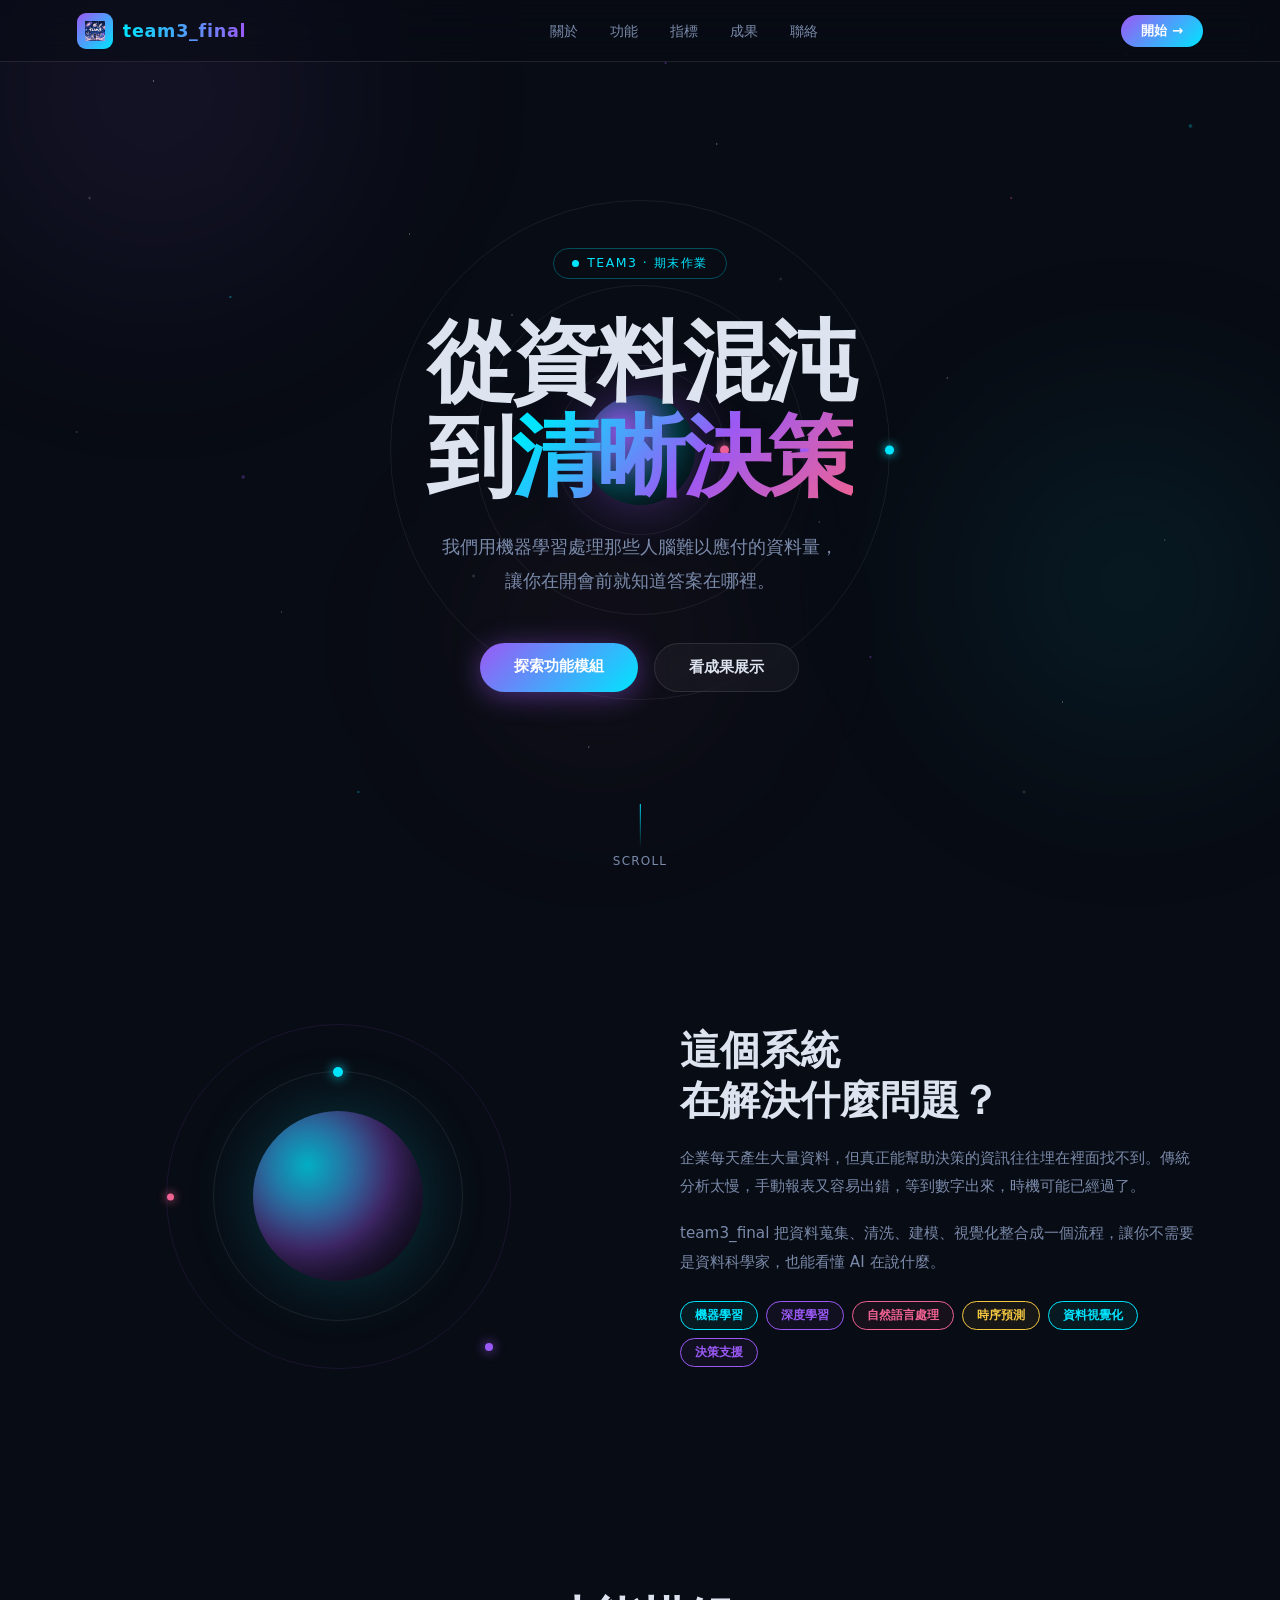
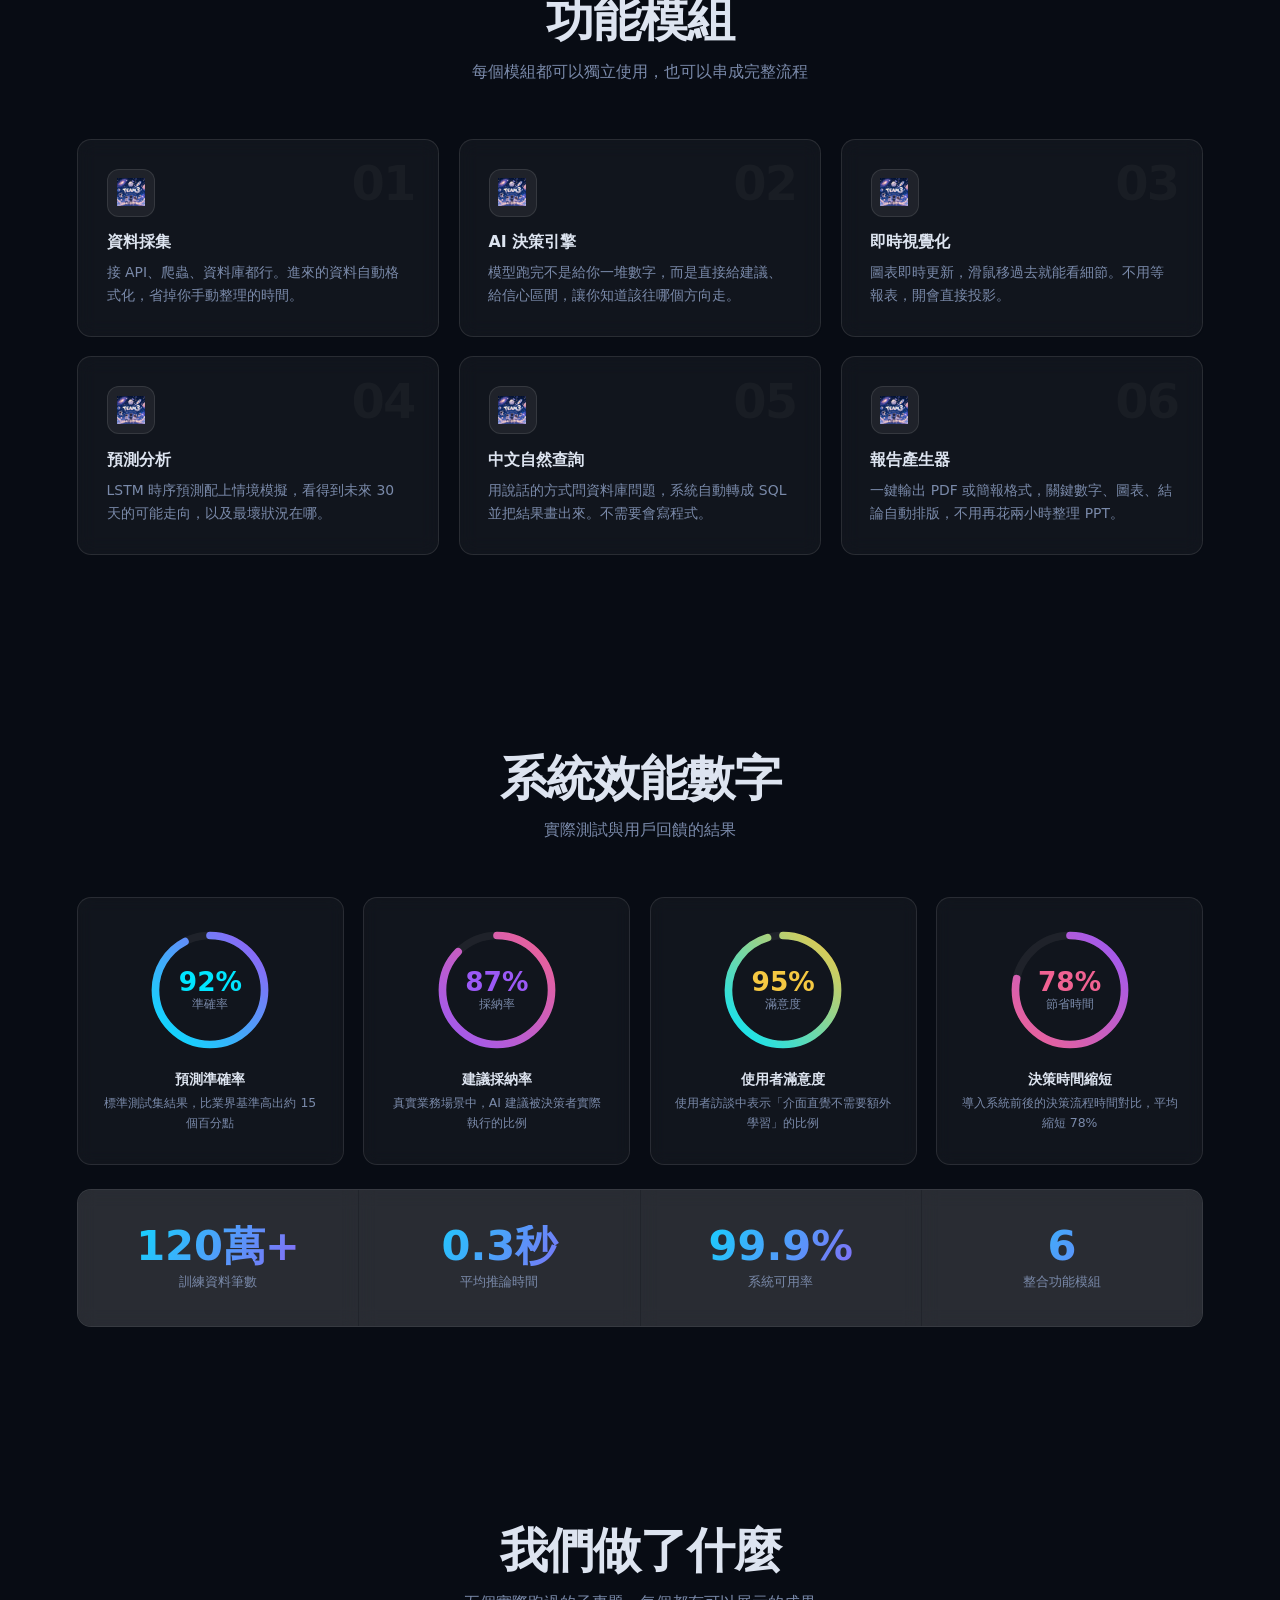
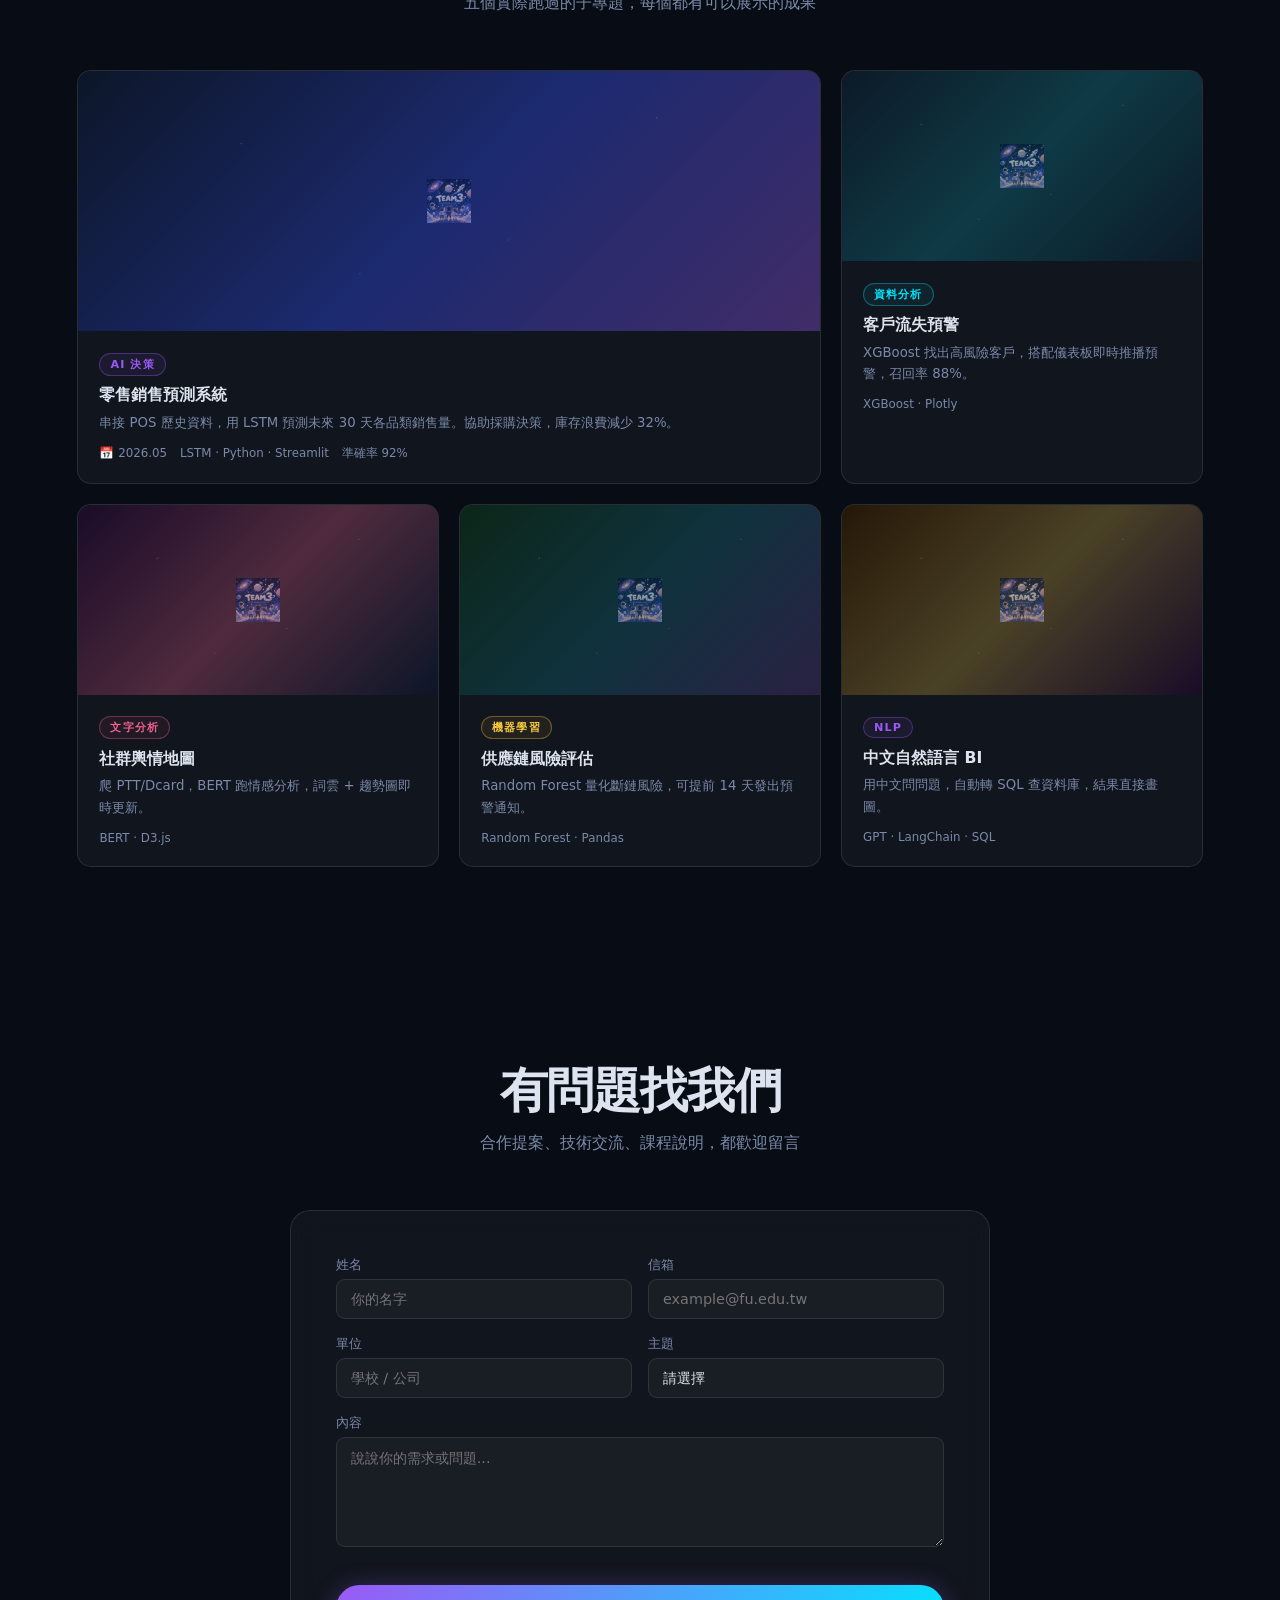
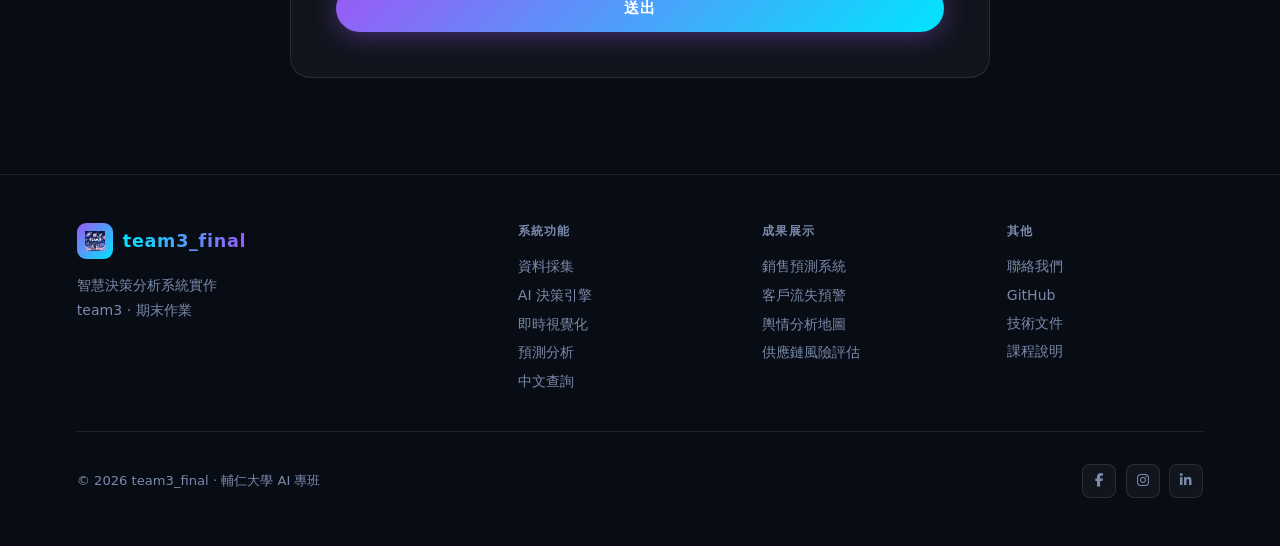
==== commit c60960a4: "feat:修正文字" ====
--- a/index.html
+++ b/index.html
@@ -483,7 +483,7 @@
             </div>
             <span class="logo-name">team3_final</span>
           </a>
-          <p>智慧決策分析系統實作<br />輔仁大學 AI 專班 · 2026 年度期末專題</p>
+          <p>智慧決策分析系統實作<br />team3 · 期末作業</p>
         </div>
         <div class="ft-col">
           <h4>系統功能</h4>
